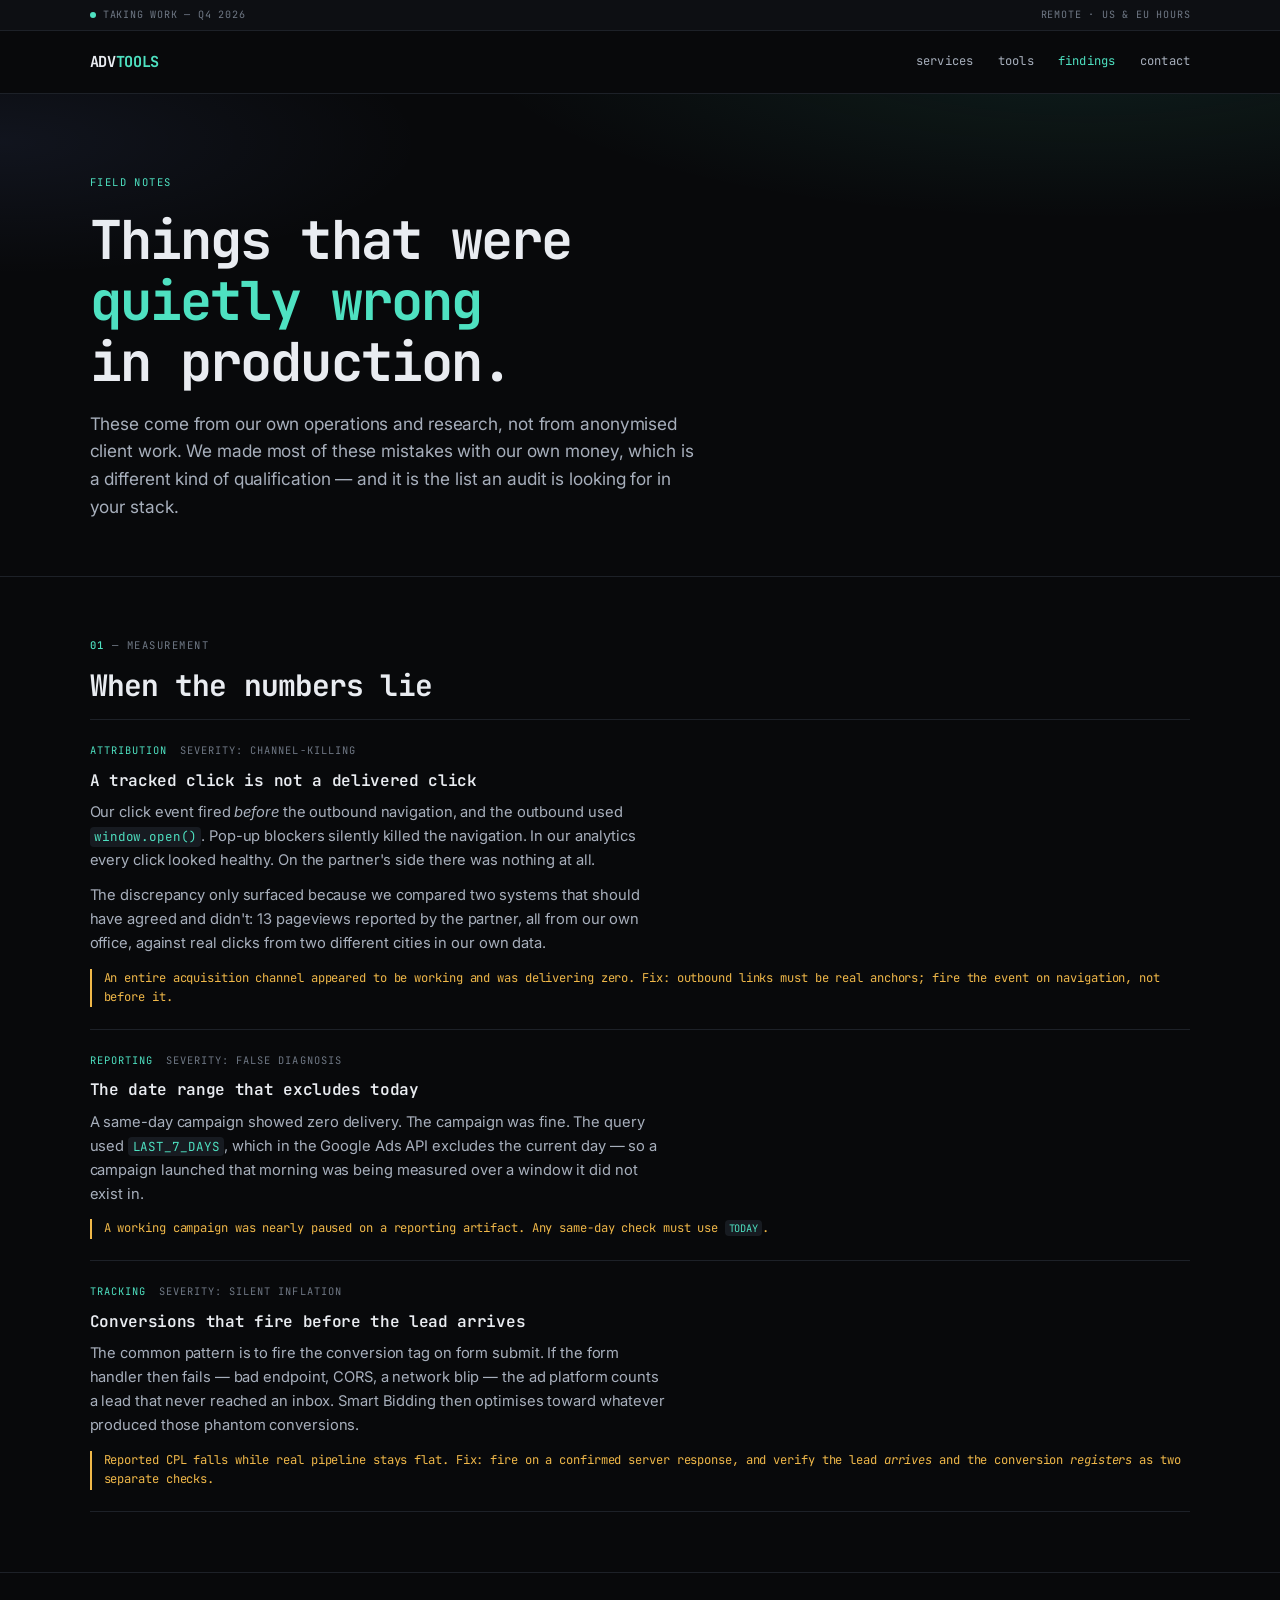
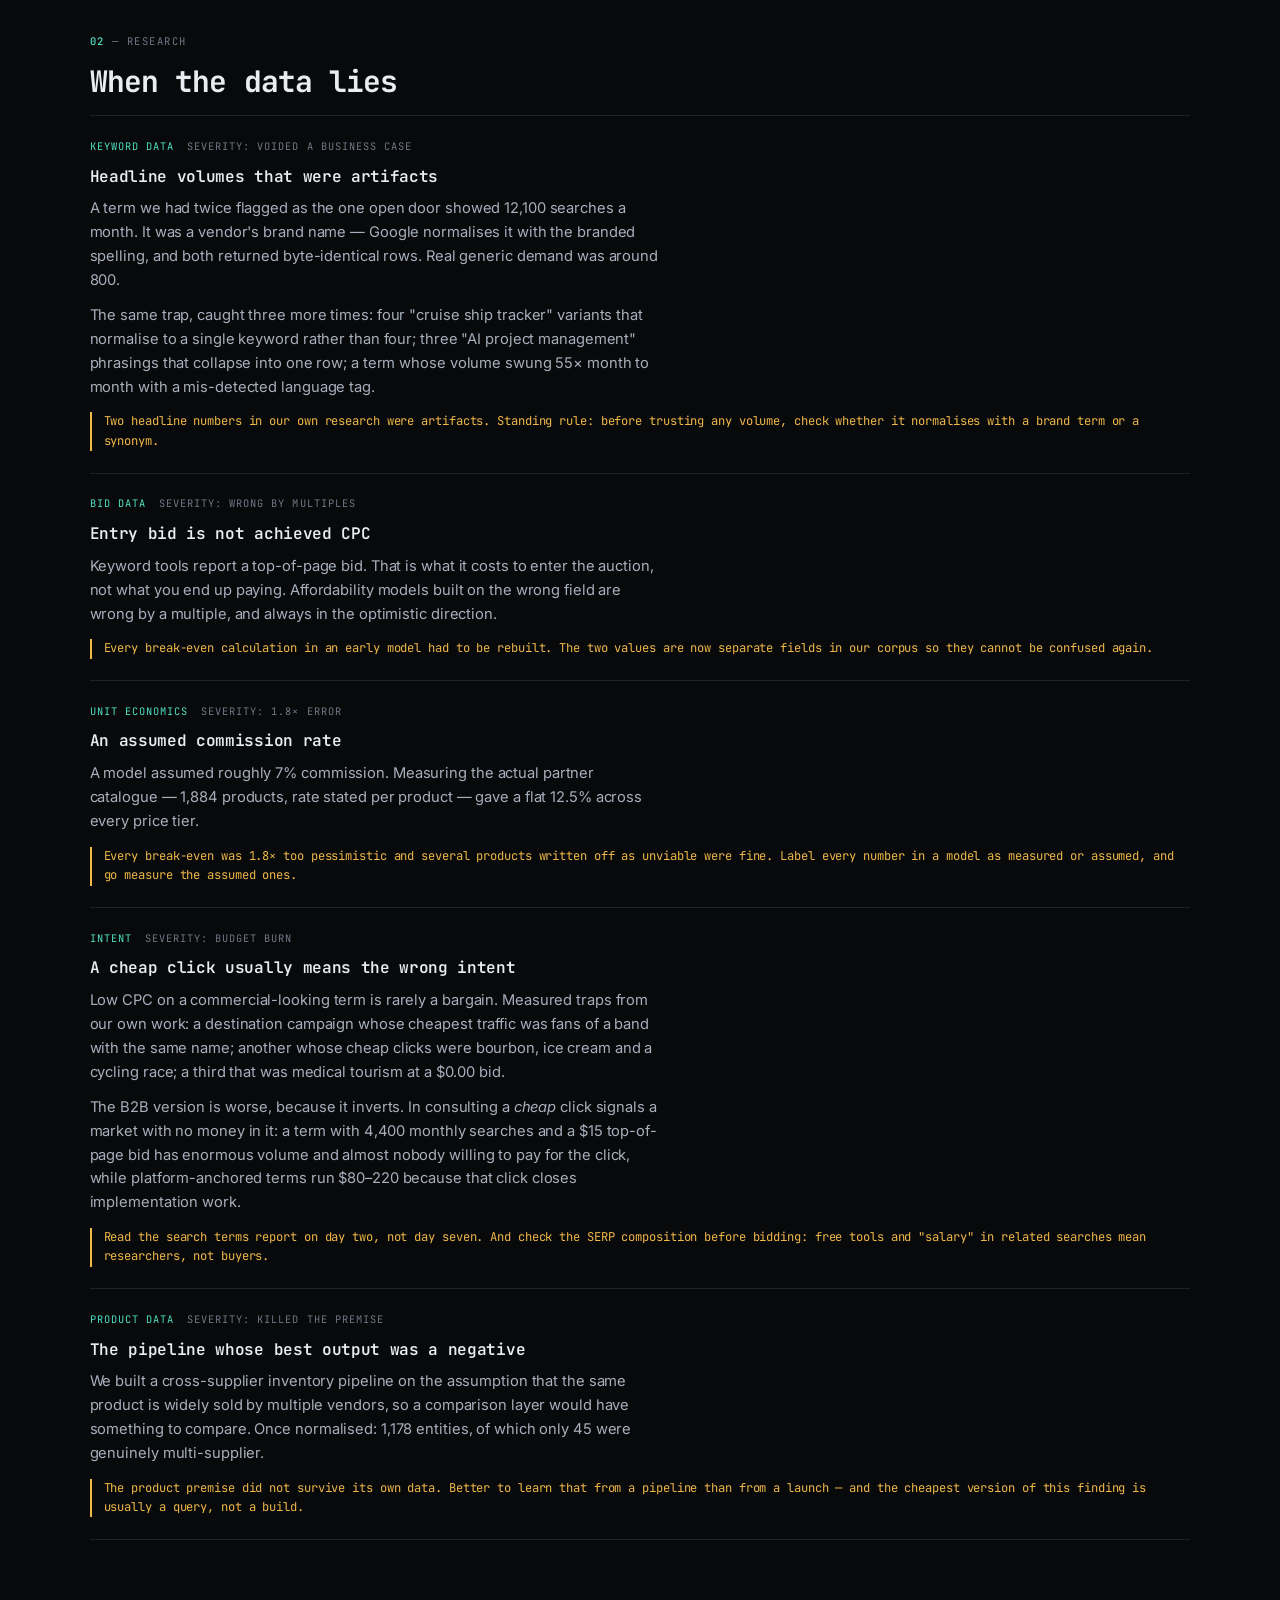
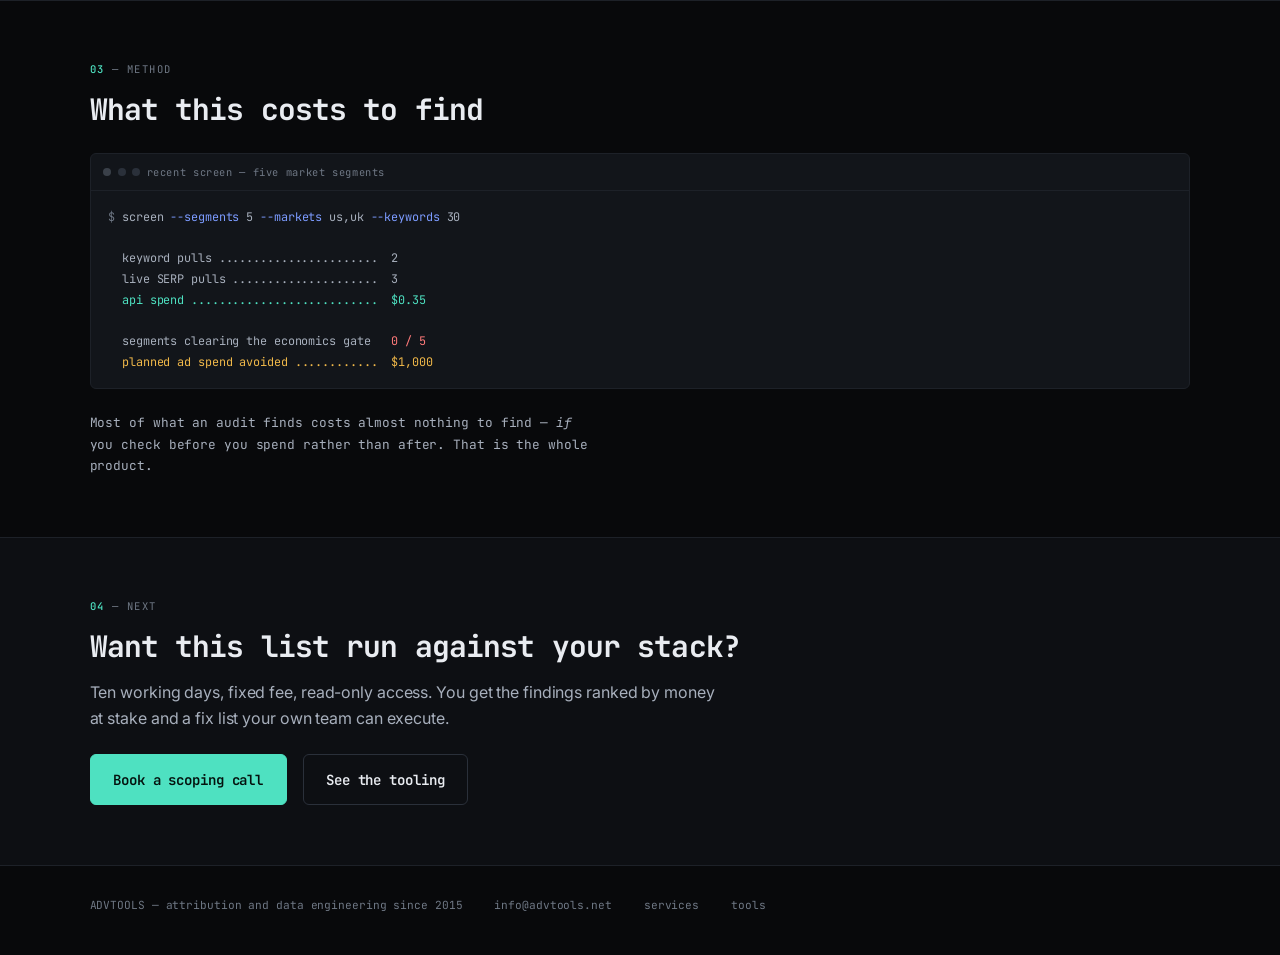
==== cases.html @ ce7cf836 "Initial site: attribution & data engineering consulting Static three-page site built on the measured" ====
<!doctype html>
<html lang="en">
<head>
<meta charset="utf-8">
<meta name="viewport" content="width=device-width,initial-scale=1">
<title>ADVTOOLS — Findings</title>
<meta name="description" content="Measurement and attribution failures found in production, with the mechanism and the money implication. From our own operations and research.">
<meta name="theme-color" content="#08090B">
<link rel="stylesheet" href="assets/styles.css">
</head>
<body>

<div class="statusbar"><div class="wrap">
  <span><span class="dot"></span>Taking work — Q4 2026</span>
  <span class="hide-sm">Remote · US &amp; EU hours</span>
</div></div>

<nav class="nav"><div class="wrap">
  <a class="logo" href="index.html">ADV<b>TOOLS</b></a>
  <div class="navlinks">
    <a href="index.html">services</a>
    <a href="tools.html">tools</a>
    <a href="cases.html" aria-current="page">findings</a>
    <a href="index.html#start">contact</a>
  </div>
</div></nav>

<div class="hero"><div class="wrap">
  <p class="tag">Field notes</p>
  <h1>Things that were <em>quietly wrong</em> in production.</h1>
  <p class="sub">These come from our own operations and research, not from anonymised client work. We made most of these mistakes with our own money, which is a different kind of qualification — and it is the list an audit is looking for in your stack.</p>
</div></div>

<section><div class="wrap">
  <p class="slabel"><b>01</b> — measurement</p>
  <h2>When the numbers lie</h2>

  <div class="finding">
    <div class="meta"><span class="tagx">ATTRIBUTION</span><span>severity: channel-killing</span></div>
    <h3>A tracked click is not a delivered click</h3>
    <p>Our click event fired <em>before</em> the outbound navigation, and the outbound used <code>window.open()</code>. Pop-up blockers silently killed the navigation. In our analytics every click looked healthy. On the partner's side there was nothing at all.</p>
    <p>The discrepancy only surfaced because we compared two systems that should have agreed and didn't: 13 pageviews reported by the partner, all from our own office, against real clicks from two different cities in our own data.</p>
    <div class="impact">An entire acquisition channel appeared to be working and was delivering zero. Fix: outbound links must be real anchors; fire the event on navigation, not before it.</div>
  </div>

  <div class="finding">
    <div class="meta"><span class="tagx">REPORTING</span><span>severity: false diagnosis</span></div>
    <h3>The date range that excludes today</h3>
    <p>A same-day campaign showed zero delivery. The campaign was fine. The query used <code>LAST_7_DAYS</code>, which in the Google Ads API excludes the current day — so a campaign launched that morning was being measured over a window it did not exist in.</p>
    <div class="impact">A working campaign was nearly paused on a reporting artifact. Any same-day check must use <code>TODAY</code>.</div>
  </div>

  <div class="finding">
    <div class="meta"><span class="tagx">TRACKING</span><span>severity: silent inflation</span></div>
    <h3>Conversions that fire before the lead arrives</h3>
    <p>The common pattern is to fire the conversion tag on form submit. If the form handler then fails — bad endpoint, CORS, a network blip — the ad platform counts a lead that never reached an inbox. Smart Bidding then optimises toward whatever produced those phantom conversions.</p>
    <div class="impact">Reported CPL falls while real pipeline stays flat. Fix: fire on a confirmed server response, and verify the lead <em>arrives</em> and the conversion <em>registers</em> as two separate checks.</div>
  </div>
</div></section>

<section><div class="wrap">
  <p class="slabel"><b>02</b> — research</p>
  <h2>When the data lies</h2>

  <div class="finding">
    <div class="meta"><span class="tagx">KEYWORD DATA</span><span>severity: voided a business case</span></div>
    <h3>Headline volumes that were artifacts</h3>
    <p>A term we had twice flagged as the one open door showed 12,100 searches a month. It was a vendor's brand name — Google normalises it with the branded spelling, and both returned byte-identical rows. Real generic demand was around 800.</p>
    <p>The same trap, caught three more times: four "cruise ship tracker" variants that normalise to a single keyword rather than four; three "AI project management" phrasings that collapse into one row; a term whose volume swung 55× month to month with a mis-detected language tag.</p>
    <div class="impact">Two headline numbers in our own research were artifacts. Standing rule: before trusting any volume, check whether it normalises with a brand term or a synonym.</div>
  </div>

  <div class="finding">
    <div class="meta"><span class="tagx">BID DATA</span><span>severity: wrong by multiples</span></div>
    <h3>Entry bid is not achieved CPC</h3>
    <p>Keyword tools report a top-of-page bid. That is what it costs to enter the auction, not what you end up paying. Affordability models built on the wrong field are wrong by a multiple, and always in the optimistic direction.</p>
    <div class="impact">Every break-even calculation in an early model had to be rebuilt. The two values are now separate fields in our corpus so they cannot be confused again.</div>
  </div>

  <div class="finding">
    <div class="meta"><span class="tagx">UNIT ECONOMICS</span><span>severity: 1.8× error</span></div>
    <h3>An assumed commission rate</h3>
    <p>A model assumed roughly 7% commission. Measuring the actual partner catalogue — 1,884 products, rate stated per product — gave a flat 12.5% across every price tier.</p>
    <div class="impact">Every break-even was 1.8× too pessimistic and several products written off as unviable were fine. Label every number in a model as measured or assumed, and go measure the assumed ones.</div>
  </div>

  <div class="finding">
    <div class="meta"><span class="tagx">INTENT</span><span>severity: budget burn</span></div>
    <h3>A cheap click usually means the wrong intent</h3>
    <p>Low CPC on a commercial-looking term is rarely a bargain. Measured traps from our own work: a destination campaign whose cheapest traffic was fans of a band with the same name; another whose cheap clicks were bourbon, ice cream and a cycling race; a third that was medical tourism at a $0.00 bid.</p>
    <p>The B2B version is worse, because it inverts. In consulting a <em>cheap</em> click signals a market with no money in it: a term with 4,400 monthly searches and a $15 top-of-page bid has enormous volume and almost nobody willing to pay for the click, while platform-anchored terms run $80–220 because that click closes implementation work.</p>
    <div class="impact">Read the search terms report on day two, not day seven. And check the SERP composition before bidding: free tools and "salary" in related searches mean researchers, not buyers.</div>
  </div>

  <div class="finding">
    <div class="meta"><span class="tagx">PRODUCT DATA</span><span>severity: killed the premise</span></div>
    <h3>The pipeline whose best output was a negative</h3>
    <p>We built a cross-supplier inventory pipeline on the assumption that the same product is widely sold by multiple vendors, so a comparison layer would have something to compare. Once normalised: 1,178 entities, of which only 45 were genuinely multi-supplier.</p>
    <div class="impact">The product premise did not survive its own data. Better to learn that from a pipeline than from a launch — and the cheapest version of this finding is usually a query, not a build.</div>
  </div>
</div></section>

<section><div class="wrap">
  <p class="slabel"><b>03</b> — method</p>
  <h2>What this costs to find</h2>
  <div class="term">
    <div class="term-head"><i></i><i></i><i></i><span>recent screen — five market segments</span></div>
<div class="term-body"><span class="c">$</span> screen <span class="b">--segments</span> 5 <span class="b">--markets</span> us,uk <span class="b">--keywords</span> 30

  keyword pulls .......................  2
  live SERP pulls .....................  3
  <span class="g">api spend ...........................  $0.35</span>

  segments clearing the economics gate   <span class="r">0 / 5</span>
  <span class="y">planned ad spend avoided ............  $1,000</span>
</div>
  </div>
  <p style="margin-top:1.4rem;font-family:var(--mono);font-size:.8rem;color:var(--ink-2);line-height:1.7">
    Most of what an audit finds costs almost nothing to find — <em>if</em> you check before you spend rather than after. That is the whole product.
  </p>
</div></section>

<section class="formzone"><div class="wrap">
  <p class="slabel"><b>04</b> — next</p>
  <h2>Want this list run against your stack?</h2>
  <p class="lead">Ten working days, fixed fee, read-only access. You get the findings ranked by money at stake and a fix list your own team can execute.</p>
  <div class="cta-row" style="margin-top:1.4rem">
    <a class="btn btn-primary" href="index.html#start">Book a scoping call</a>
    <a class="btn btn-ghost" href="tools.html">See the tooling</a>
  </div>
</div></section>

<footer><div class="wrap row">
  <span>ADVTOOLS — attribution and data engineering since 2015</span>
  <a href="mailto:info@advtools.net">info@advtools.net</a>
  <a href="index.html">services</a>
  <a href="tools.html">tools</a>
</div></footer>

<script src="assets/app.js"></script>
</body>
</html>
---- assets/styles.css ----
/* ADVTOOLS — attribution & data engineering consulting
   Mobile-first. Deliberately dark single-theme: this is a developer-tool register,
   and a half-committed dual theme reads worse than one done properly.
   JetBrains Mono carries structure and data; Inter carries reading. */

@import url('https://fonts.googleapis.com/css2?family=JetBrains+Mono:wght@400;500;600;700&family=Inter:wght@400;450;500;600&display=swap');

:root{
  --bg:#08090B;
  --bg-2:#0D0F13;
  --surface:#12151A;
  --surface-2:#171B21;
  --line:#1D2128;
  --line-2:#2A303A;
  --ink:#E9ECF1;
  --ink-2:#A7AFBC;
  --muted:#6F7885;
  --accent:#4EE1C1;
  --accent-dim:#1E7D6B;
  --accent-2:#7C9BFF;
  --warn:#F0B849;
  --danger:#FF7A7A;

  --mono:"JetBrains Mono",ui-monospace,"SF Mono",Menlo,Consolas,monospace;
  --sans:"Inter",-apple-system,BlinkMacSystemFont,"Segoe UI",Helvetica,Arial,sans-serif;

  --wrap:72rem;
  --pad:1.15rem;
  --r:6px;
}

*{box-sizing:border-box}
html{-webkit-text-size-adjust:100%;scroll-behavior:smooth}
body{
  margin:0;background:var(--bg);color:var(--ink);
  font-family:var(--sans);font-size:15.5px;line-height:1.62;letter-spacing:-.006em;
  -webkit-font-smoothing:antialiased;-moz-osx-font-smoothing:grayscale;
}
.wrap{max-width:var(--wrap);margin:0 auto;padding:0 var(--pad)}
::selection{background:var(--accent);color:var(--bg)}

/* ── status bar ─────────────────────────────────────────── */
.statusbar{
  background:var(--bg-2);border-bottom:1px solid var(--line);
  font-family:var(--mono);font-size:.63rem;letter-spacing:.08em;text-transform:uppercase;
  color:var(--muted);
}
.statusbar .wrap{display:flex;gap:1rem;align-items:center;justify-content:space-between;height:30px;overflow:hidden;white-space:nowrap}
.statusbar .dot{display:inline-block;width:6px;height:6px;border-radius:50%;background:var(--accent);margin-right:.45rem;vertical-align:middle}
.statusbar .hide-sm{display:none}

/* ── nav ────────────────────────────────────────────────── */
.nav{border-bottom:1px solid var(--line);background:var(--bg);position:sticky;top:0;z-index:20}
.nav .wrap{display:flex;align-items:center;justify-content:space-between;gap:1rem;height:56px}
.logo{font-family:var(--mono);font-weight:700;font-size:.95rem;letter-spacing:-.02em;color:var(--ink);text-decoration:none}
.logo b{color:var(--accent);font-weight:700}
.navlinks{display:flex;gap:1rem;align-items:center}
.navlinks a{font-family:var(--mono);font-size:.72rem;color:var(--ink-2);text-decoration:none;letter-spacing:.02em}
.navlinks a:hover,.navlinks a[aria-current]{color:var(--accent)}

/* ── hero ───────────────────────────────────────────────── */
.hero{padding:2.5rem 0 2rem;border-bottom:1px solid var(--line);position:relative;overflow:hidden}
.hero::before{
  content:"";position:absolute;inset:0;pointer-events:none;
  background:
    radial-gradient(80% 60% at 85% -10%, rgba(78,225,193,.10) 0%, rgba(78,225,193,0) 60%),
    radial-gradient(60% 50% at 0% 10%, rgba(124,155,255,.08) 0%, rgba(124,155,255,0) 55%);
}
.hero .wrap{position:relative}
.tag{
  font-family:var(--mono);font-size:.66rem;letter-spacing:.14em;text-transform:uppercase;
  color:var(--accent);margin:0 0 1.1rem;
}
h1{
  font-family:var(--mono);font-weight:700;
  font-size:1.95rem;line-height:1.14;letter-spacing:-.035em;
  margin:0 0 1.1rem;text-wrap:balance;
}
h1 em{font-style:normal;color:var(--accent)}
.sub{font-size:1rem;line-height:1.6;color:var(--ink-2);margin:0 0 1.6rem;max-width:56ch}
.cta-row{display:flex;flex-direction:column;gap:.75rem}
.btn{
  display:inline-block;text-align:center;font-family:var(--mono);font-weight:600;font-size:.88rem;
  padding:.82rem 1.4rem;border-radius:var(--r);text-decoration:none;cursor:pointer;border:1px solid transparent;
  transition:background .13s ease,border-color .13s ease,color .13s ease,transform .13s ease;
}
.btn-primary{background:var(--accent);color:#04120E;border-color:var(--accent)}
.btn-primary:hover{background:#6BEBD0;transform:translateY(-1px)}
.btn-ghost{background:transparent;color:var(--ink);border-color:var(--line-2)}
.btn-ghost:hover{border-color:var(--accent);color:var(--accent)}

/* ── terminal block ─────────────────────────────────────── */
@media (max-width:420px){.term-body{font-size:.68rem}}
.term{
  background:var(--surface);border:1px solid var(--line);border-radius:var(--r);
  font-family:var(--mono);font-size:.74rem;line-height:1.75;overflow-x:auto;margin:1.6rem 0 0;
}
.term-head{
  display:flex;gap:.4rem;align-items:center;padding:.55rem .8rem;
  border-bottom:1px solid var(--line);color:var(--muted);font-size:.65rem;letter-spacing:.06em;
}
.term-head i{width:8px;height:8px;border-radius:50%;background:var(--line-2);display:block}
.term-head i:first-child{background:#3A4049}
.term-body{padding:.85rem .9rem;white-space:pre;color:var(--ink-2)}
.term-body .c{color:var(--muted)}
.term-body .g{color:var(--accent)}
.term-body .b{color:var(--accent-2)}
.term-body .y{color:var(--warn)}
.term-body .r{color:var(--danger)}

/* ── sections ───────────────────────────────────────────── */
section{padding:2.75rem 0;border-bottom:1px solid var(--line)}
.slabel{
  font-family:var(--mono);font-size:.66rem;letter-spacing:.14em;text-transform:uppercase;
  color:var(--muted);margin:0 0 .85rem;
}
.slabel b{color:var(--accent);font-weight:500}
h2{font-family:var(--mono);font-weight:700;font-size:1.4rem;line-height:1.2;letter-spacing:-.03em;margin:0 0 1rem;text-wrap:balance}
h3{font-family:var(--mono);font-weight:600;font-size:.98rem;letter-spacing:-.02em;margin:0 0 .45rem}
p{margin:0 0 .95rem;max-width:64ch}
p:last-child{margin-bottom:0}
.lead{color:var(--ink-2);font-size:1rem}
a{color:var(--accent);text-underline-offset:3px}
code{font-family:var(--mono);font-size:.85em;background:var(--surface-2);padding:.1em .35em;border-radius:4px;color:var(--accent)}

/* ── service cards ──────────────────────────────────────── */
.grid{display:grid;gap:.85rem;margin-top:1.4rem}
.card{
  background:var(--surface);border:1px solid var(--line);border-radius:var(--r);padding:1.25rem;
  transition:border-color .14s ease,transform .14s ease;
}
.card:hover{border-color:var(--line-2);transform:translateY(-2px)}
.card .idx{font-family:var(--mono);font-size:.65rem;color:var(--accent);letter-spacing:.12em;margin-bottom:.65rem}
.card p{font-size:.9rem;color:var(--ink-2);margin:0 0 .95rem}
.card ul{list-style:none;padding:0;margin:0 0 1.05rem;display:grid;gap:.35rem}
.card li{font-family:var(--mono);font-size:.74rem;color:var(--muted);padding-left:1rem;position:relative;line-height:1.55}
.card li::before{content:"›";position:absolute;left:0;color:var(--accent-dim)}
.card .foot{display:flex;flex-wrap:wrap;gap:.3rem .8rem;align-items:baseline;border-top:1px solid var(--line);padding-top:.85rem}
.card .price{font-family:var(--mono);font-weight:700;font-size:1.2rem;letter-spacing:-.03em;color:var(--ink)}
.card .dur{font-family:var(--mono);font-size:.7rem;color:var(--muted)}

/* ── stats ──────────────────────────────────────────────── */
.stats{display:grid;grid-template-columns:1fr 1fr;gap:0;margin-top:1.5rem;border-top:1px solid var(--line)}
.stats .s{padding:.95rem .9rem .95rem 0;border-bottom:1px solid var(--line)}
.stats .s:nth-child(even){padding-left:.9rem;border-left:1px solid var(--line)}
.stats .n{font-family:var(--mono);font-weight:700;font-size:1.45rem;letter-spacing:-.04em;color:var(--accent);line-height:1;font-variant-numeric:tabular-nums}
.stats .k{font-size:.74rem;color:var(--muted);margin-top:.4rem;line-height:1.4}

/* ── finding / case rows ────────────────────────────────── */
.finding{border-top:1px solid var(--line);padding:1.35rem 0}
.finding:last-child{border-bottom:1px solid var(--line)}
.finding .meta{font-family:var(--mono);font-size:.65rem;letter-spacing:.1em;text-transform:uppercase;color:var(--muted);margin-bottom:.55rem;display:flex;flex-wrap:wrap;gap:.3rem .8rem}
.finding .meta .tagx{color:var(--accent)}
.finding h3{margin-bottom:.5rem;font-size:1rem}
.finding p{font-size:.92rem;color:var(--ink-2);margin:0 0 .7rem}
.finding .impact{
  font-family:var(--mono);font-size:.76rem;color:var(--warn);
  border-left:2px solid var(--warn);padding-left:.75rem;margin-top:.8rem;line-height:1.6;
}

/* ── tool rows ──────────────────────────────────────────── */
.tool{border:1px solid var(--line);border-radius:var(--r);background:var(--surface);padding:1.2rem;margin-bottom:.85rem}
.tool .hdr{display:flex;flex-wrap:wrap;gap:.4rem .8rem;align-items:baseline;margin-bottom:.65rem}
.tool h3{margin:0;font-size:1rem;color:var(--ink)}
.tool .stack{font-family:var(--mono);font-size:.66rem;color:var(--muted);letter-spacing:.04em}
.tool p{font-size:.9rem;color:var(--ink-2);margin:0 0 .8rem}
.tool .facts{display:grid;gap:.3rem}
.tool .facts div{font-family:var(--mono);font-size:.73rem;color:var(--muted);padding-left:1rem;position:relative;line-height:1.55}
.tool .facts div::before{content:"·";position:absolute;left:.25rem;color:var(--accent-dim)}
.tool .facts b{color:var(--accent);font-weight:500}

/* ── form ───────────────────────────────────────────────── */
.formzone{background:var(--bg-2)}
form{display:grid;gap:.85rem;max-width:34rem;margin-top:1.3rem}
.field{display:grid;gap:.3rem}
label{font-family:var(--mono);font-size:.7rem;letter-spacing:.04em;color:var(--ink-2)}
input,select,textarea{
  font-family:var(--sans);font-size:16px;padding:.72rem .8rem;
  background:var(--surface);border:1px solid var(--line-2);border-radius:var(--r);
  color:var(--ink);width:100%;transition:border-color .13s ease,box-shadow .13s ease;
}
textarea{min-height:5rem;resize:vertical;line-height:1.55}
input:focus,select:focus,textarea:focus{outline:none;border-color:var(--accent);box-shadow:0 0 0 3px rgba(78,225,193,.12)}
input::placeholder,textarea::placeholder{color:var(--muted)}
.hint{font-family:var(--mono);font-size:.68rem;color:var(--muted);line-height:1.5}
.formnote{font-family:var(--mono);font-size:.68rem;color:var(--muted);margin-top:.2rem}
.msg{border-radius:var(--r);padding:1.1rem 1.25rem;max-width:34rem;font-size:.92rem;line-height:1.6;display:none}
.msg.show{display:block}
.msg.ok{border:1px solid var(--accent-dim);background:rgba(78,225,193,.06);color:var(--ink-2)}
.msg.ok b{color:var(--accent)}
.msg.err{border:1px solid var(--danger);background:rgba(255,122,122,.06);color:var(--ink-2)}
form.done{display:none}

/* ── footer ─────────────────────────────────────────────── */
footer{padding:1.8rem 0 2.5rem;font-family:var(--mono);font-size:.7rem;color:var(--muted);line-height:1.8}
footer a{color:var(--muted);text-decoration:none}
footer a:hover{color:var(--accent)}
footer .row{display:grid;gap:.35rem}

/* ── scale up ───────────────────────────────────────────── */
@media (min-width:640px){
  :root{--pad:1.6rem}
  body{font-size:16px}
  .statusbar .hide-sm{display:inline}
  .nav .wrap{height:62px}
  .navlinks{gap:1.5rem}
  .navlinks a{font-size:.76rem}
  .hero{padding:4rem 0 3rem}
  h1{font-size:2.9rem}
  .sub{font-size:1.08rem}
  .cta-row{flex-direction:row;align-items:center;gap:1rem}
  section{padding:3.75rem 0}
  h2{font-size:1.85rem}
  .grid{grid-template-columns:repeat(3,1fr);gap:1rem}
  .card{padding:1.45rem}
  .stats{grid-template-columns:repeat(4,1fr)}
  .stats .s{border-bottom:0;padding:1.1rem 1rem 0 0}
  .stats .s:nth-child(even){padding-left:0;border-left:0}
  .stats .s + .s{padding-left:1rem;border-left:1px solid var(--line)}
  .stats .n{font-size:1.75rem}
  .term-body{padding:1rem 1.1rem}
  footer .row{display:flex;gap:2rem;align-items:center;flex-wrap:wrap}
}
@media (min-width:1000px){
  h1{font-size:3.35rem;max-width:20ch}
  .hero{padding:5rem 0 3.5rem}
}
@media (prefers-reduced-motion:reduce){html{scroll-behavior:auto}*{transition:none!important}}
:focus-visible{outline:2px solid var(--accent);outline-offset:3px;border-radius:2px}
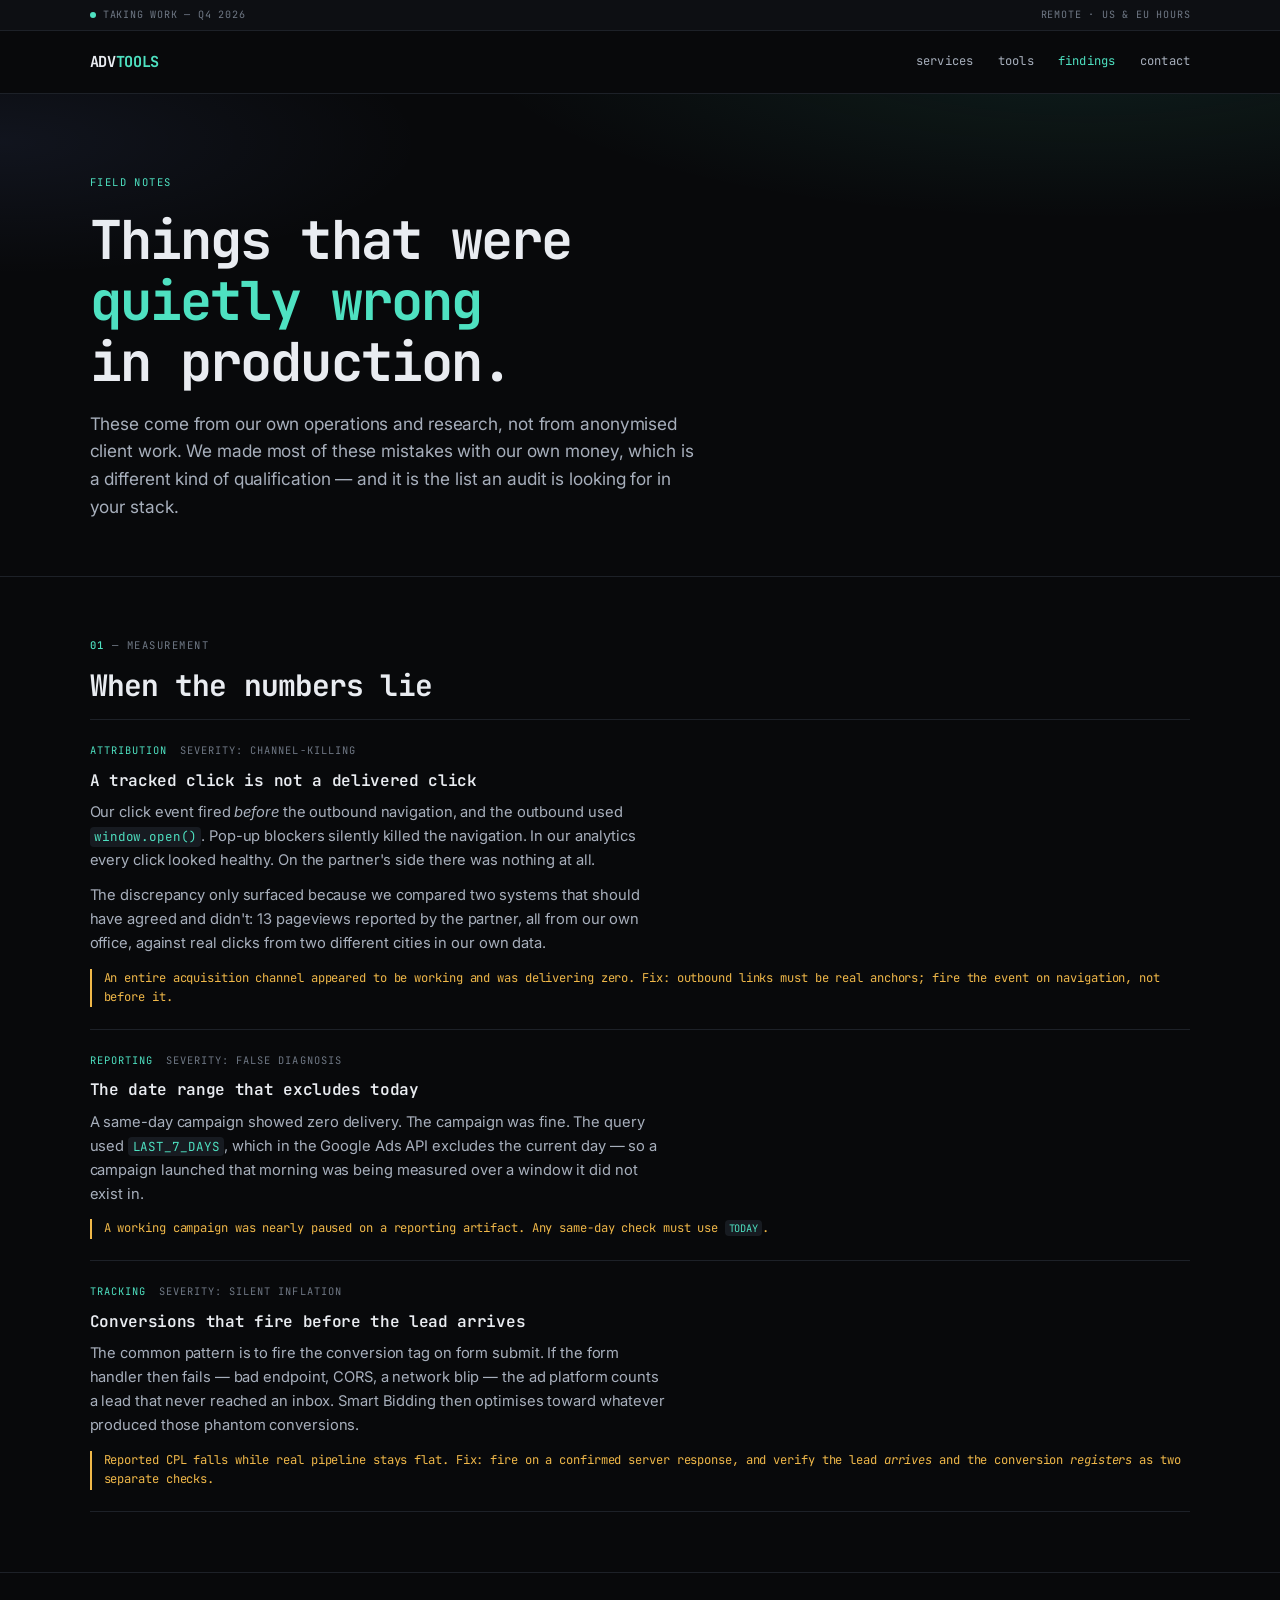
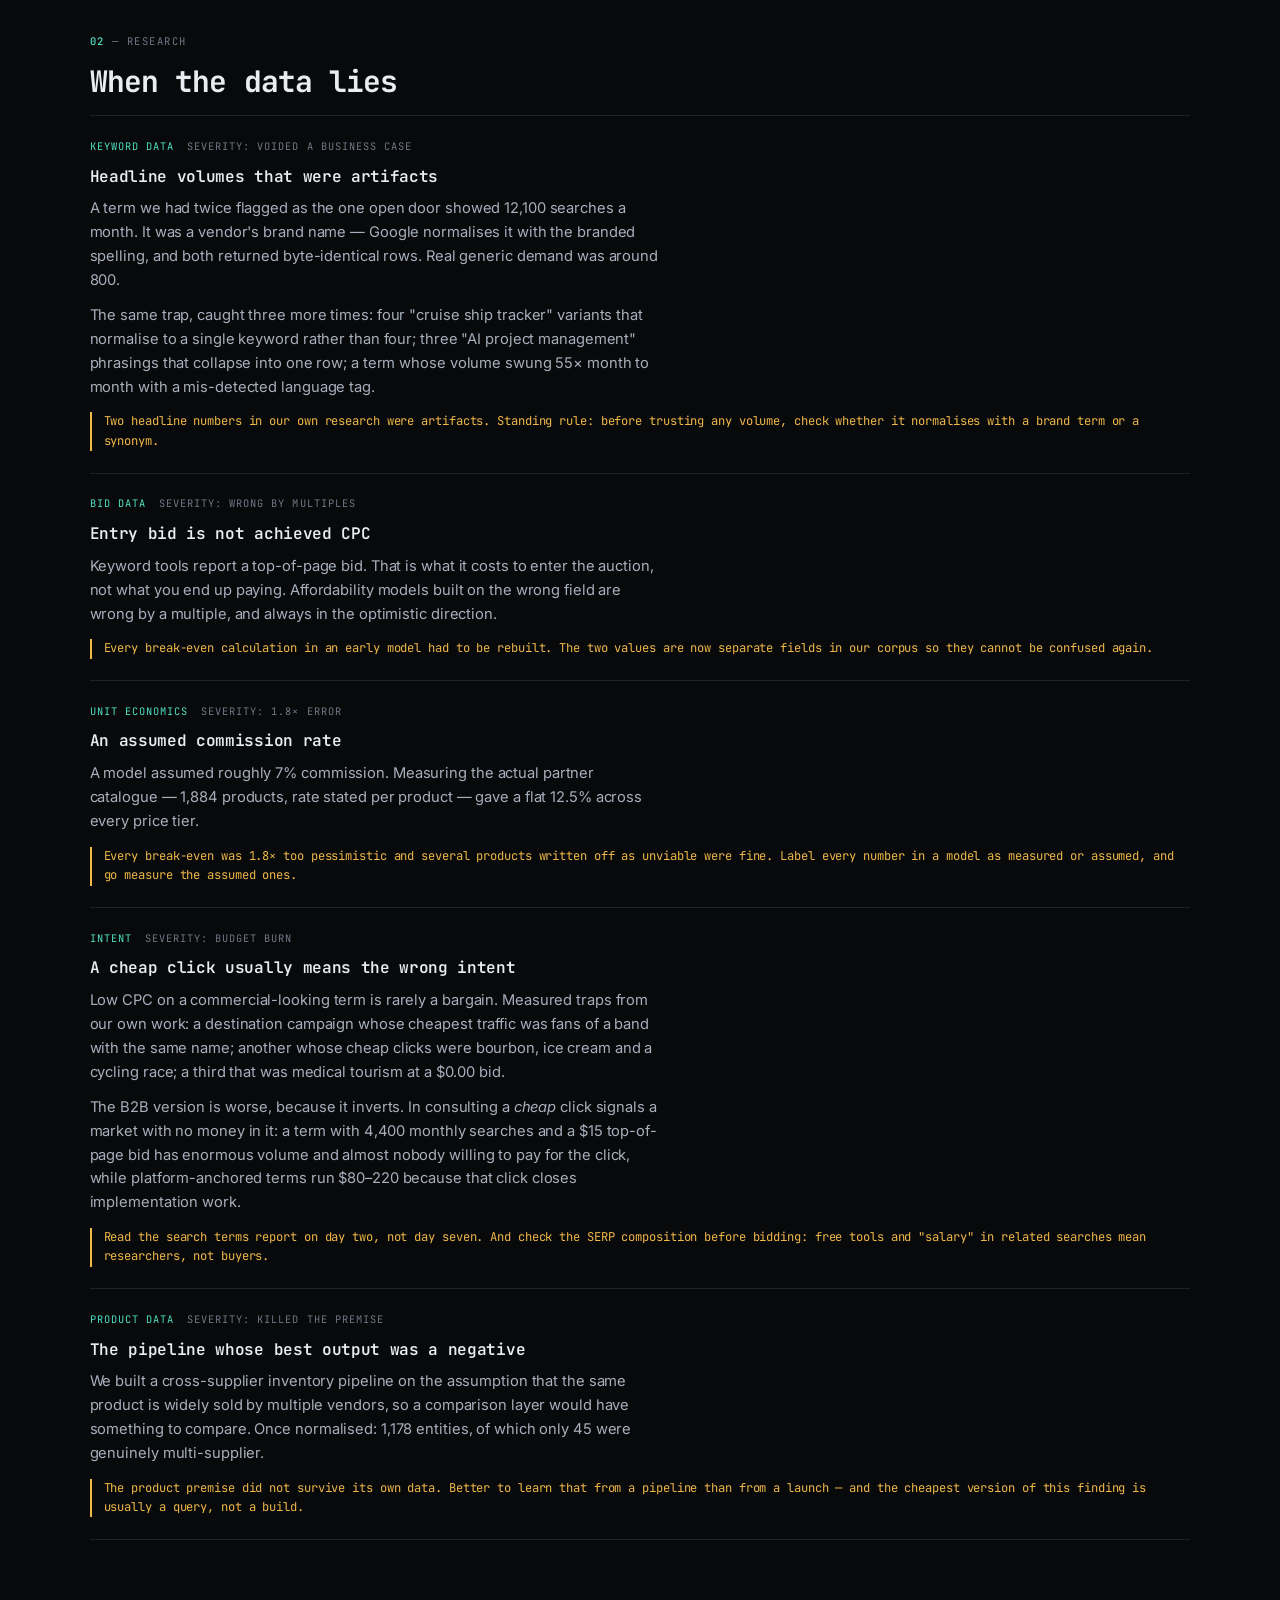
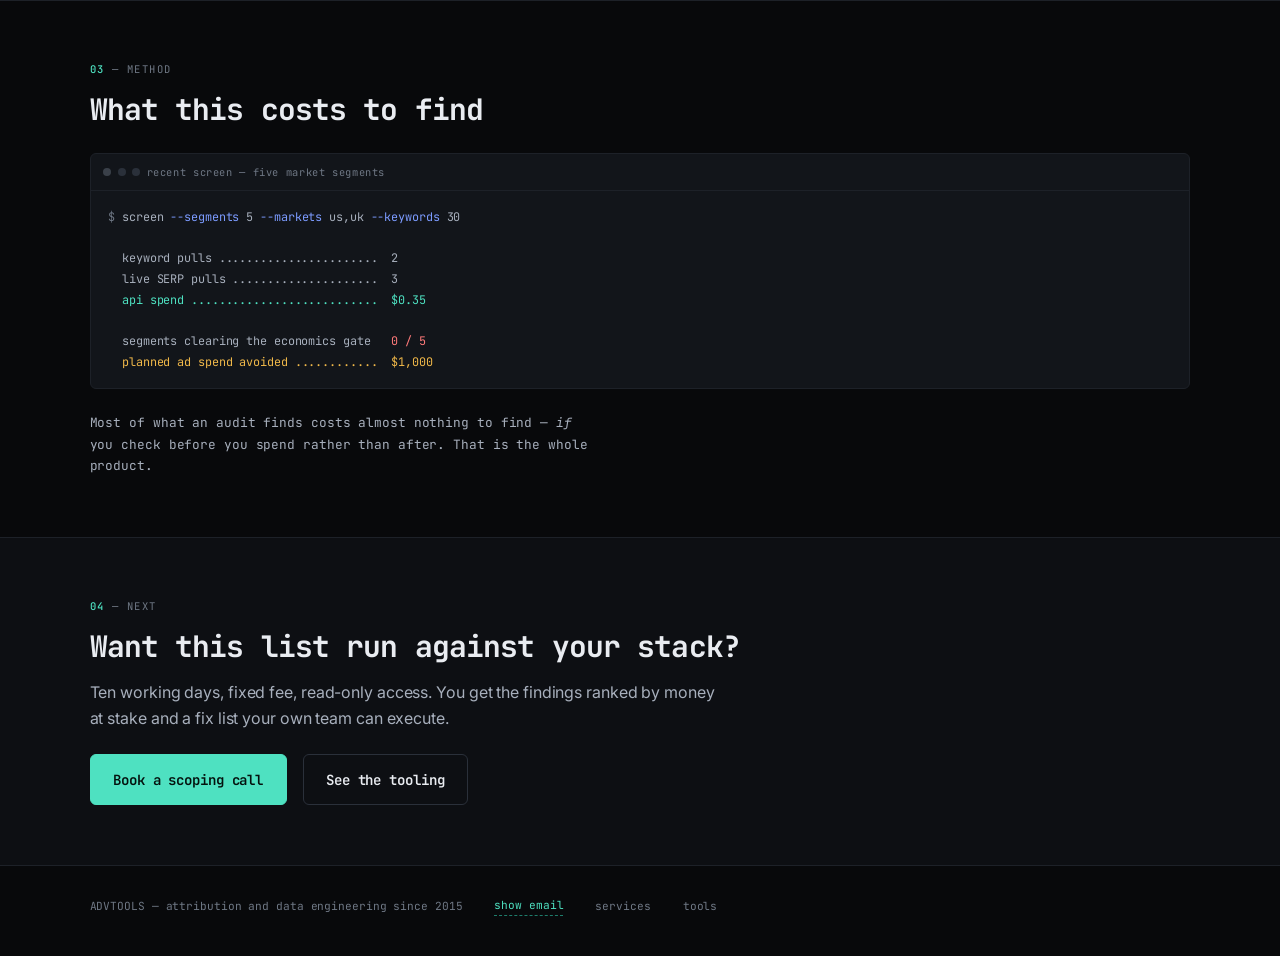
==== commit 62844186: "Email obfuscation: no plaintext address in any shipped file tools/genmail.py generates assets/mail.j" ====
--- a/cases.html
+++ b/cases.html
@@ -5,6 +5,15 @@
 <meta name="viewport" content="width=device-width,initial-scale=1">
 <title>ADVTOOLS — Findings</title>
 <meta name="description" content="Measurement and attribution failures found in production, with the mechanism and the money implication. From our own operations and research.">
+<link rel="canonical" href="https://new.advtools.net/cases.html">
+<meta property="og:type" content="website">
+<meta property="og:site_name" content="ADVTOOLS">
+<meta property="og:url" content="https://new.advtools.net/cases.html">
+<meta property="og:title" content="ADVTOOLS — Findings">
+<meta property="og:description" content="Measurement and attribution failures found in production, with the mechanism and the money implication.">
+<meta name="twitter:card" content="summary_large_image">
+<meta name="twitter:title" content="ADVTOOLS — Findings">
+<meta name="twitter:description" content="Measurement and attribution failures found in production, with the mechanism and the money implication.">
 <meta name="theme-color" content="#08090B">
 <link rel="stylesheet" href="assets/styles.css">
 </head>
@@ -132,11 +141,12 @@
 
 <footer><div class="wrap row">
   <span>ADVTOOLS — attribution and data engineering since 2015</span>
-  <a href="mailto:info@advtools.net">info@advtools.net</a>
+  <button type="button" class="contactbtn" data-contact>show email</button><noscript><span class="contact-nojs">use the form on the <a href="index.html#start">services page</a></span></noscript>
   <a href="index.html">services</a>
   <a href="tools.html">tools</a>
 </div></footer>
 
 <script src="assets/app.js"></script>
+<script src="assets/mail.js"></script>
 </body>
 </html>
--- a/assets/styles.css
+++ b/assets/styles.css
@@ -227,3 +227,12 @@
 }
 @media (prefers-reduced-motion:reduce){html{scroll-behavior:auto}*{transition:none!important}}
 :focus-visible{outline:2px solid var(--accent);outline-offset:3px;border-radius:2px}
+
+/* ── obfuscated contact ───────────────────────────────────────────────────── */
+.contactbtn{
+  font:inherit;font-family:var(--mono);font-size:inherit;color:var(--accent);
+  background:none;border:0;border-bottom:1px dashed var(--accent-dim);
+  padding:0;cursor:pointer;letter-spacing:inherit;
+}
+.contactbtn:hover{border-bottom-style:solid}
+.contact-nojs{color:var(--muted)}
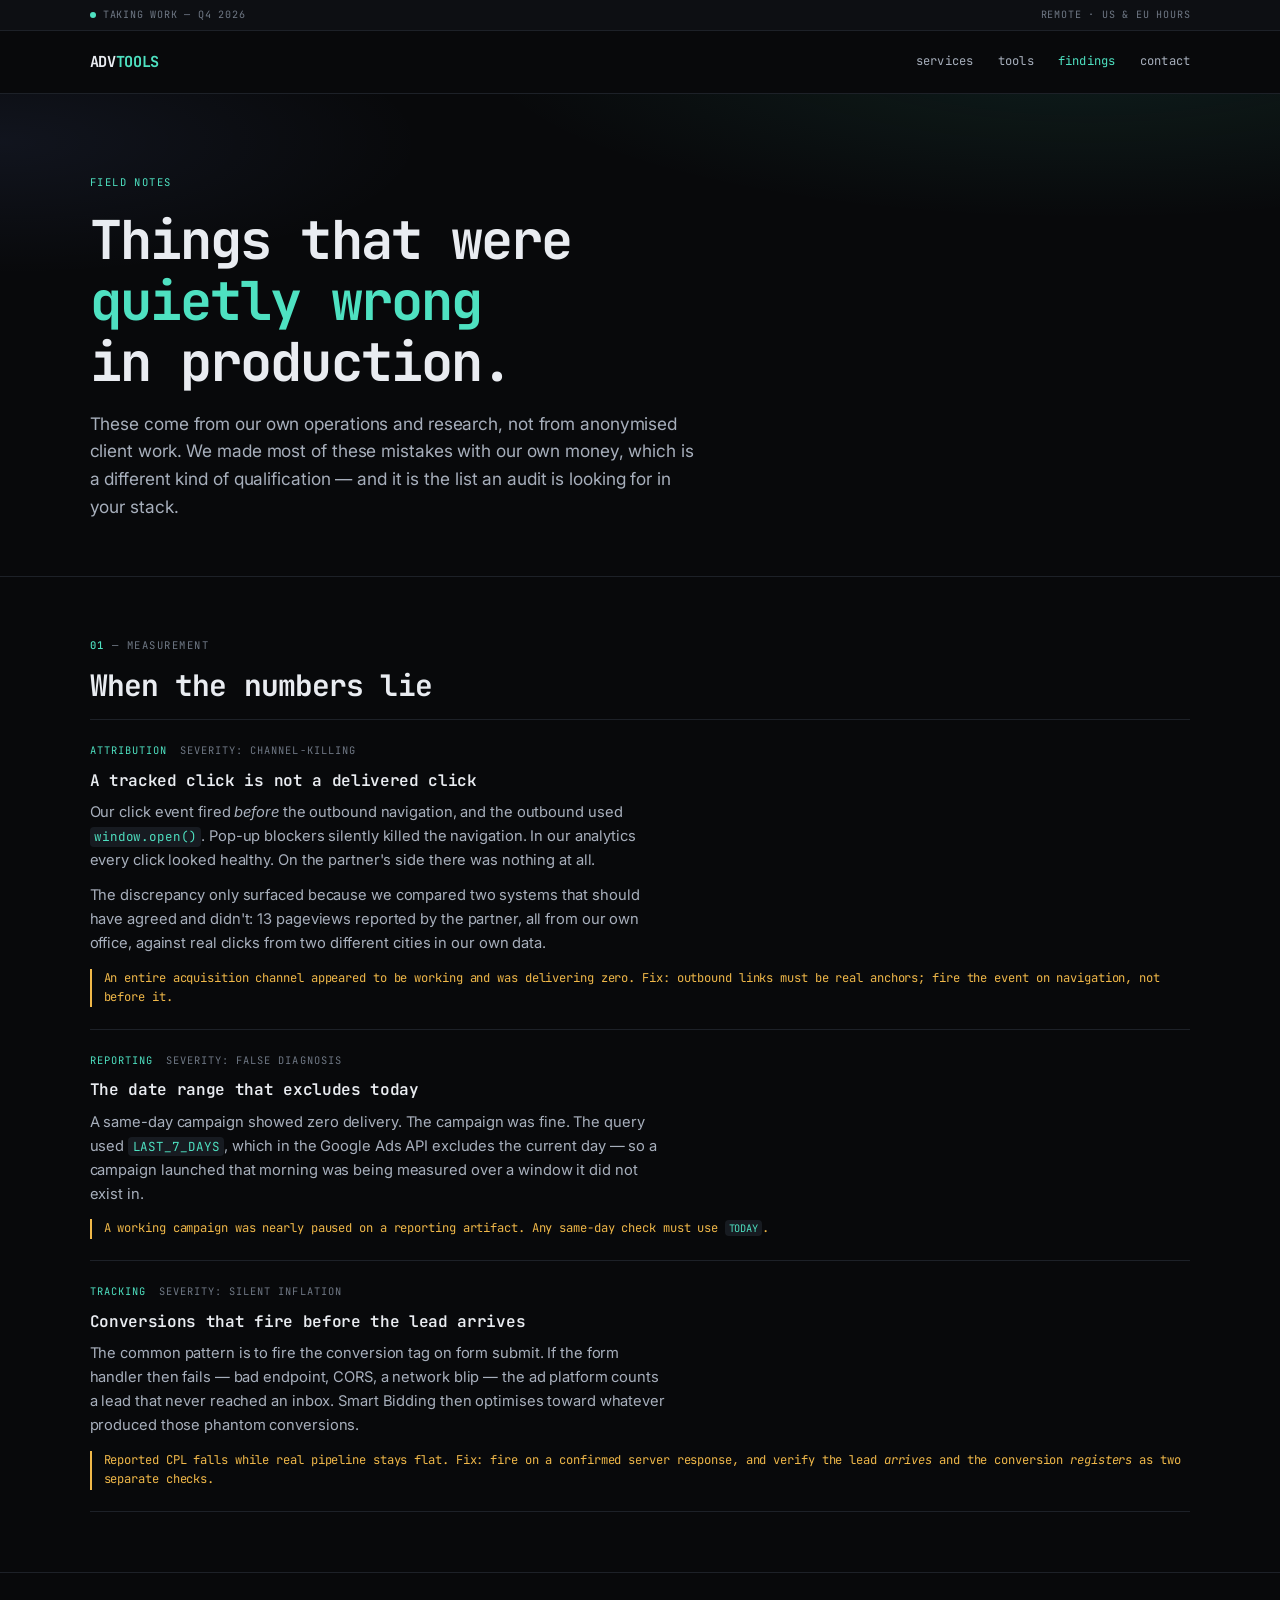
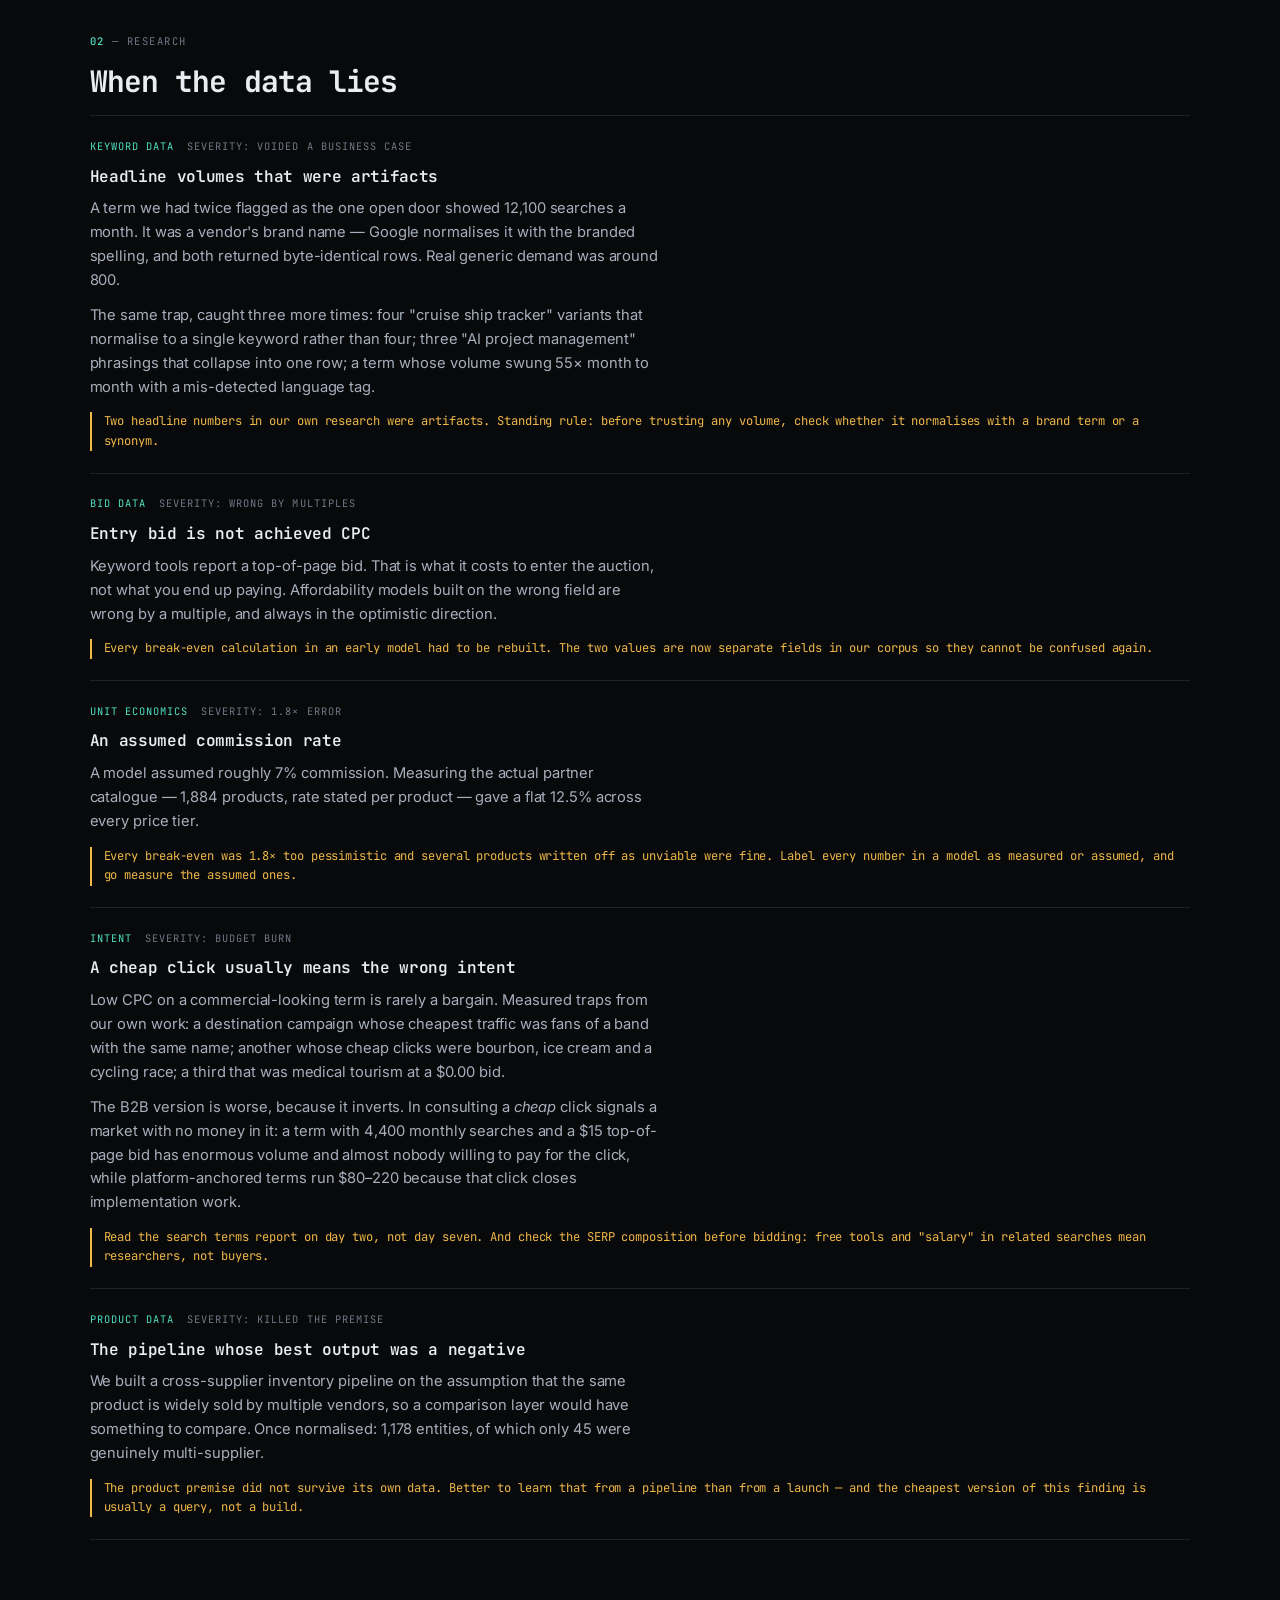
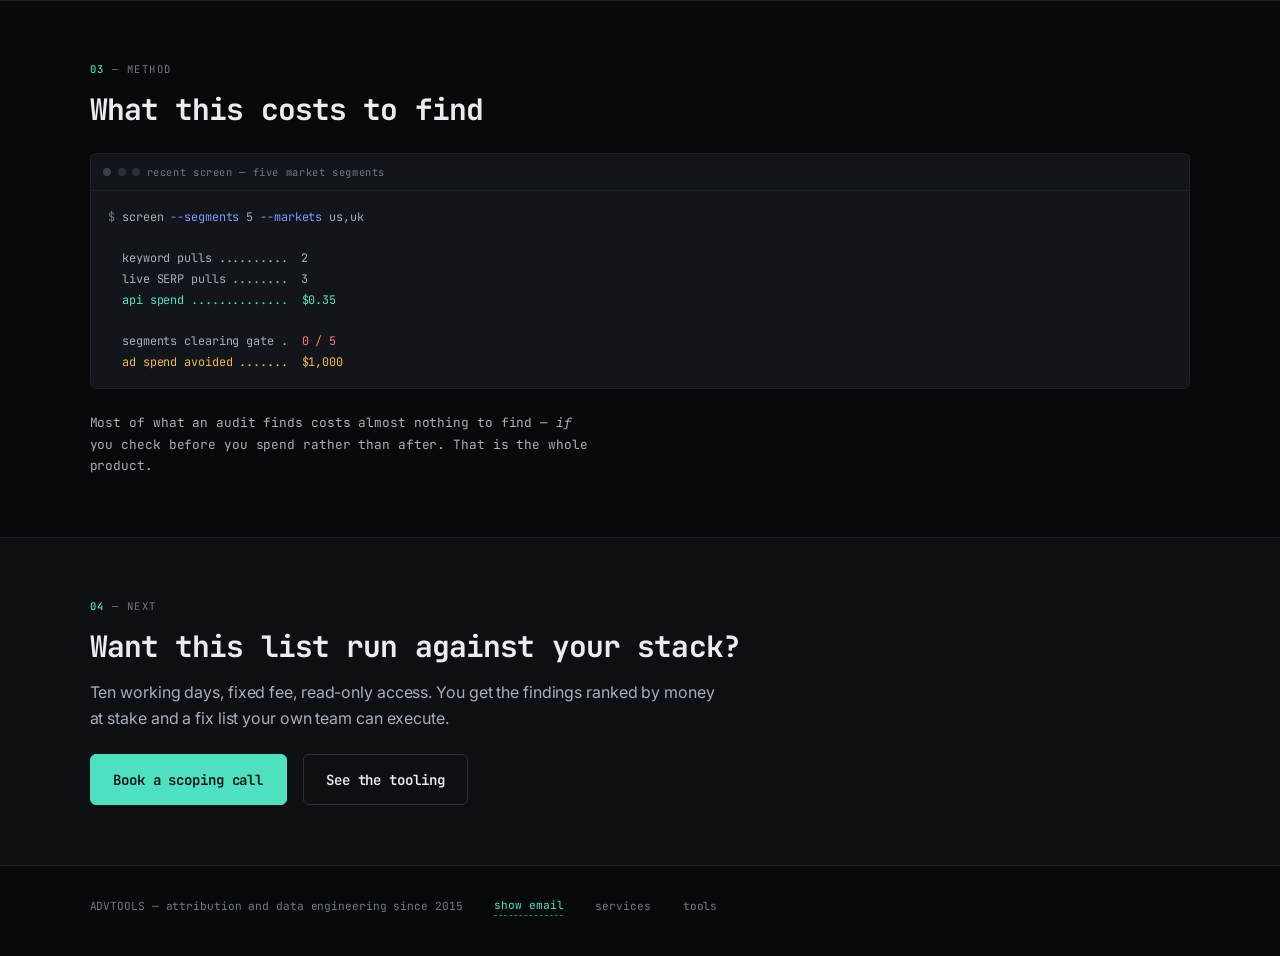
==== commit bb00e6dc: "UI fix: narrow the cases.html terminal so it fits a phone The reconciliation and engagement blocks o" ====
--- a/cases.html
+++ b/cases.html
@@ -114,14 +114,14 @@
   <h2>What this costs to find</h2>
   <div class="term">
     <div class="term-head"><i></i><i></i><i></i><span>recent screen — five market segments</span></div>
-<div class="term-body"><span class="c">$</span> screen <span class="b">--segments</span> 5 <span class="b">--markets</span> us,uk <span class="b">--keywords</span> 30
+<div class="term-body"><span class="c">$</span> screen <span class="b">--segments</span> 5 <span class="b">--markets</span> us,uk
 
-  keyword pulls .......................  2
-  live SERP pulls .....................  3
-  <span class="g">api spend ...........................  $0.35</span>
+  keyword pulls ..........  2
+  live SERP pulls ........  3
+  <span class="g">api spend ..............  $0.35</span>
 
-  segments clearing the economics gate   <span class="r">0 / 5</span>
-  <span class="y">planned ad spend avoided ............  $1,000</span>
+  segments clearing gate .  <span class="r">0 / 5</span>
+  <span class="y">ad spend avoided .......  $1,000</span>
 </div>
   </div>
   <p style="margin-top:1.4rem;font-family:var(--mono);font-size:.8rem;color:var(--ink-2);line-height:1.7">
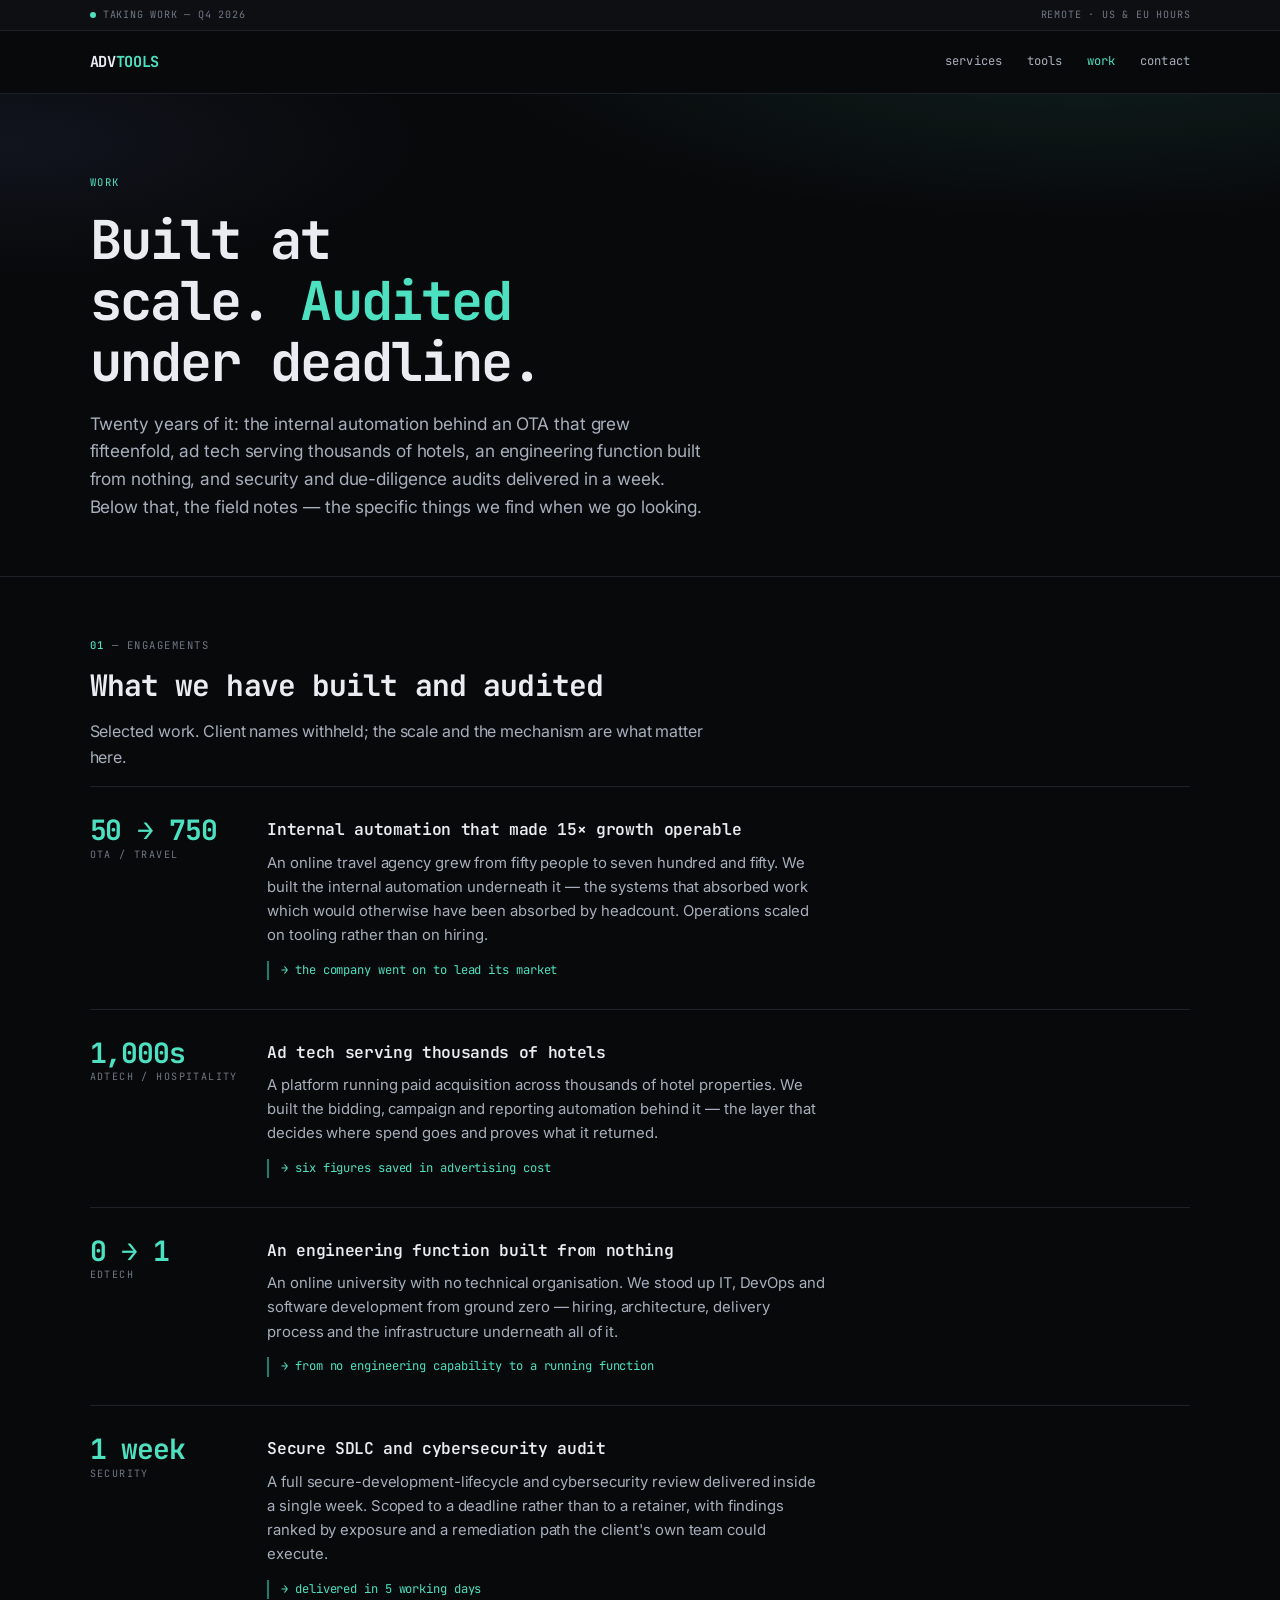
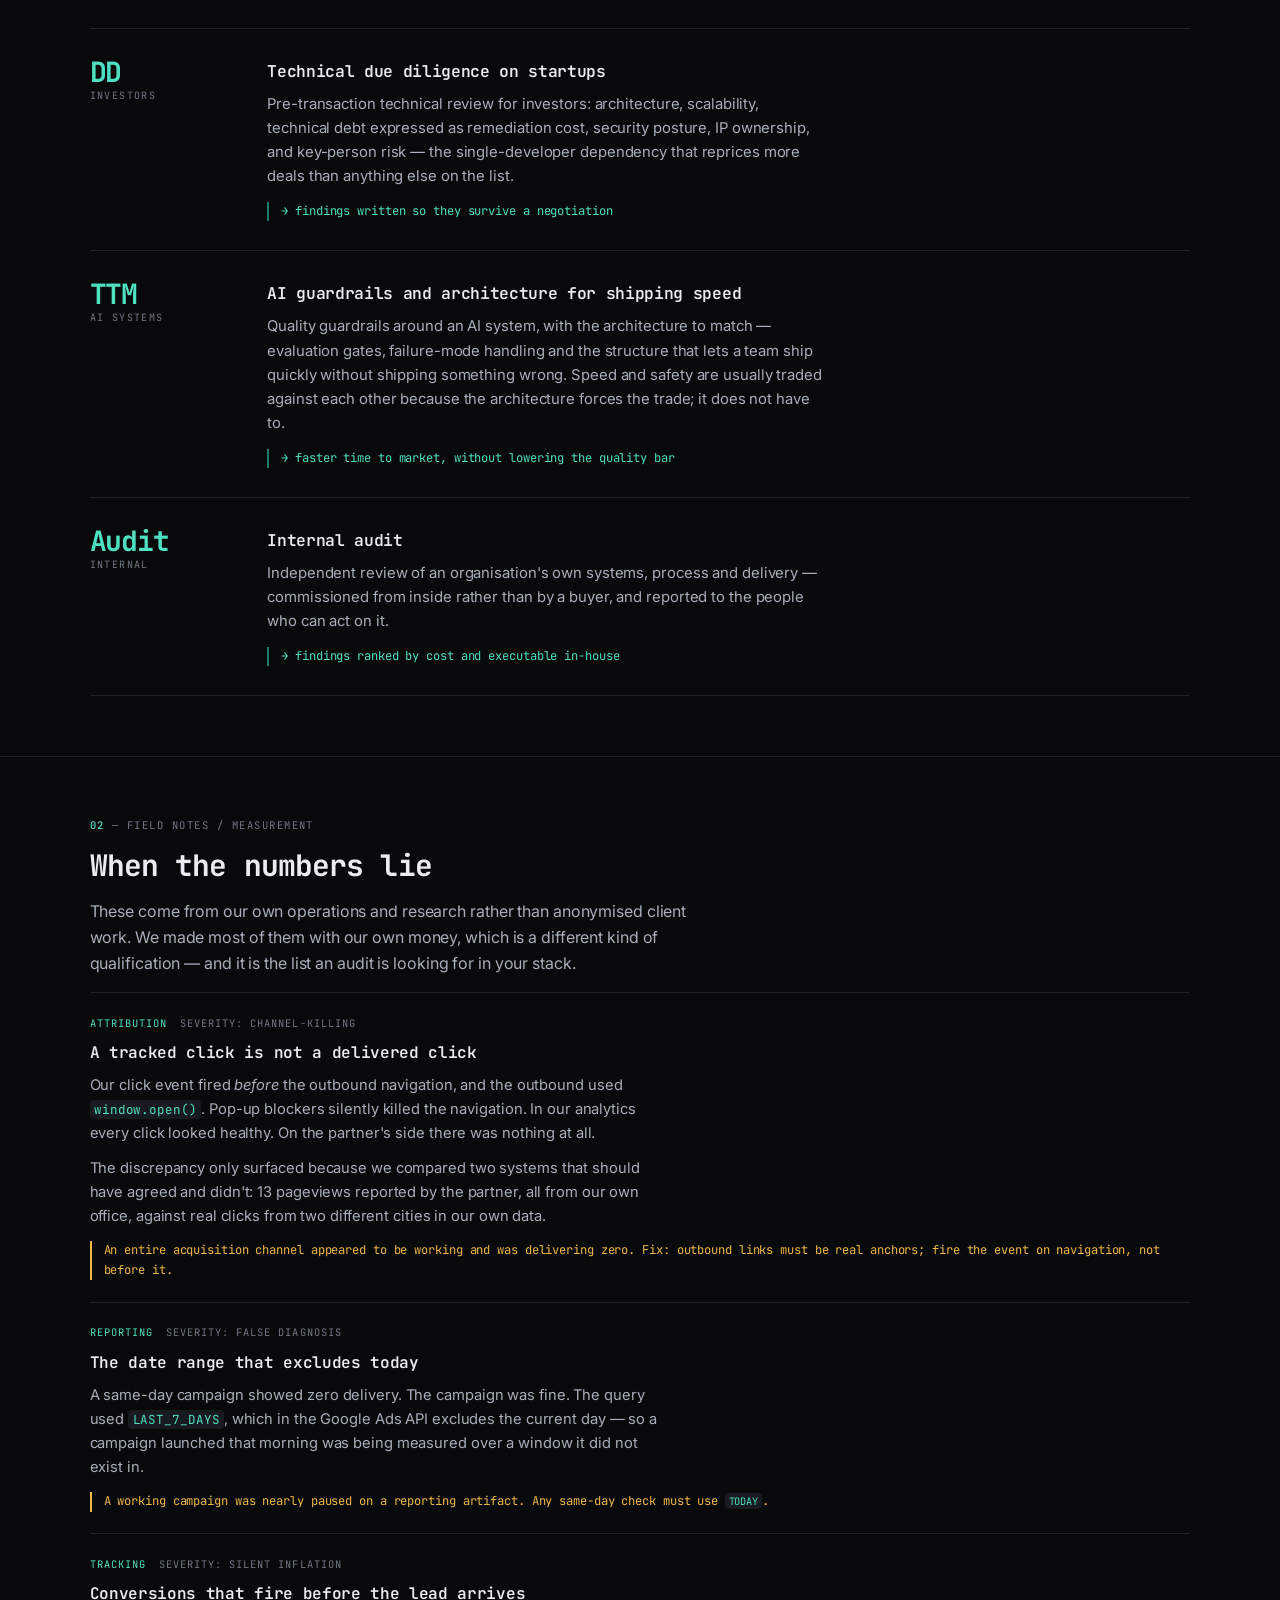
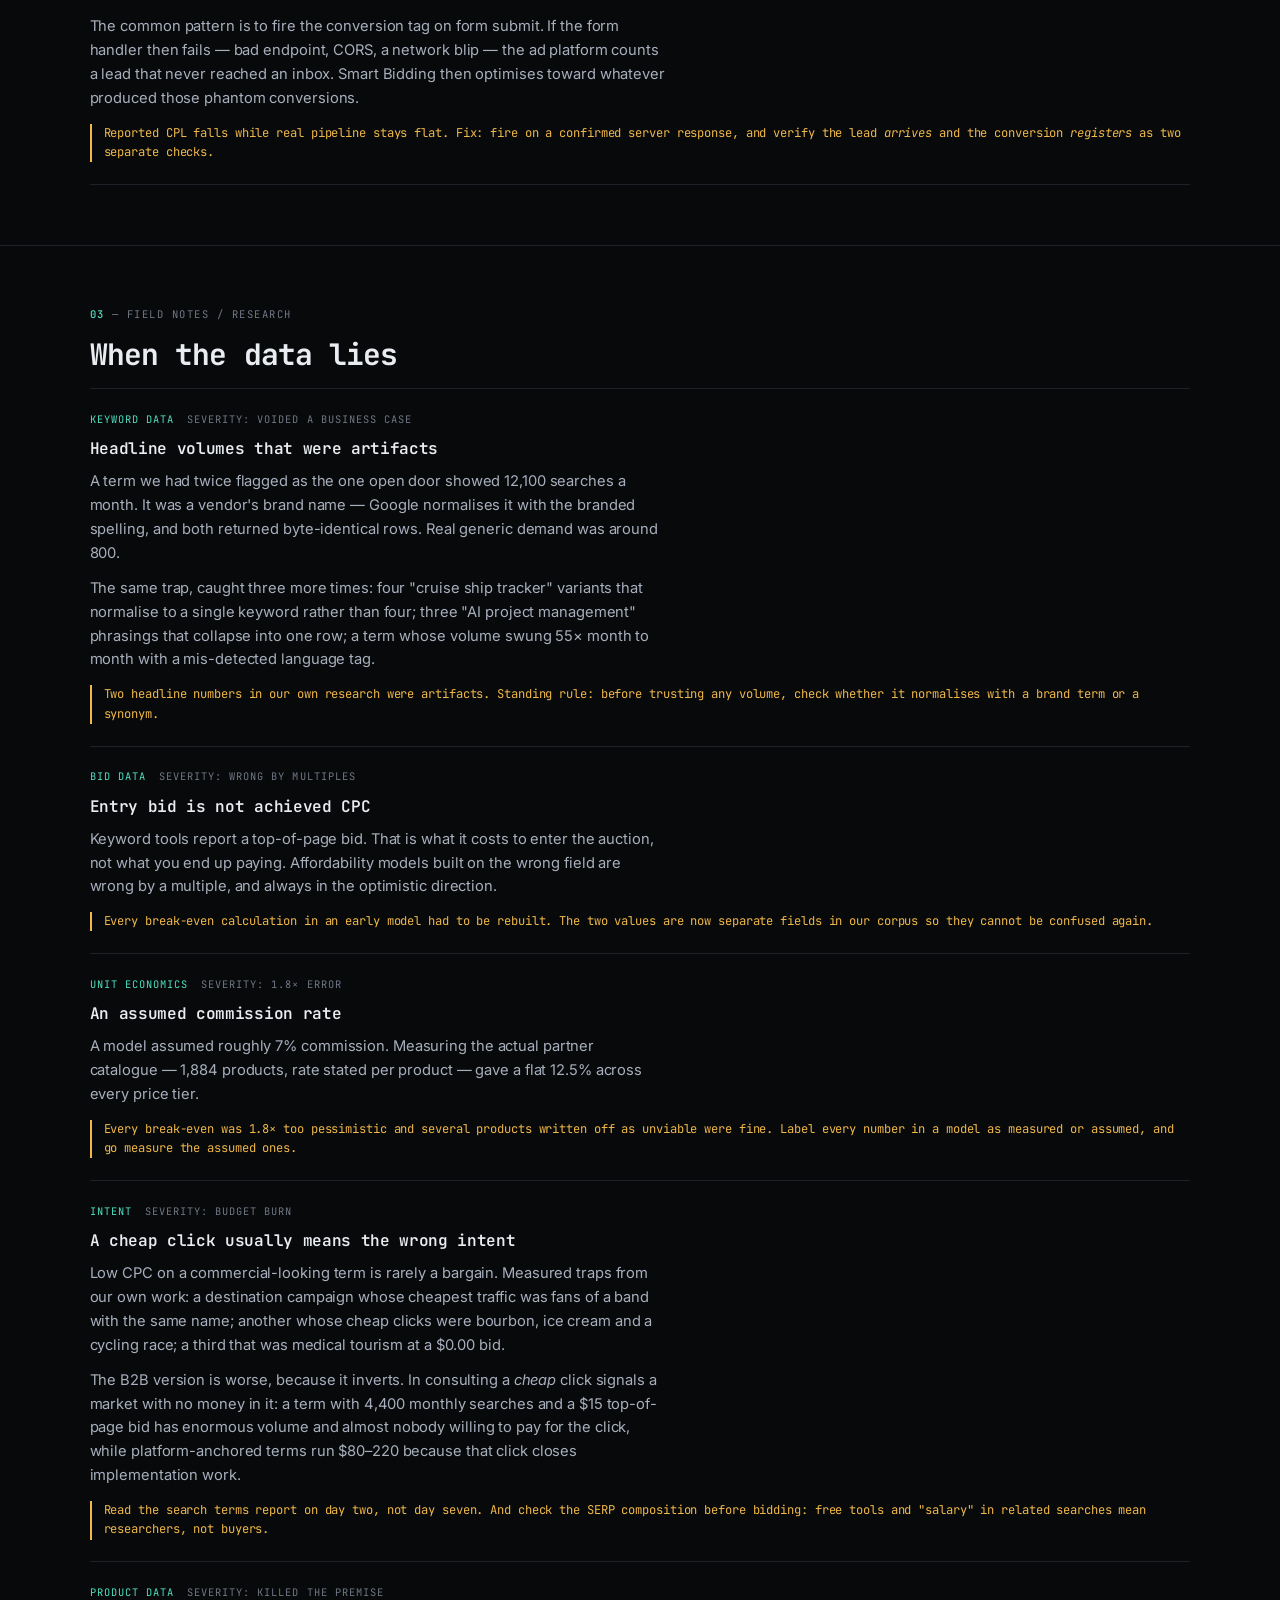
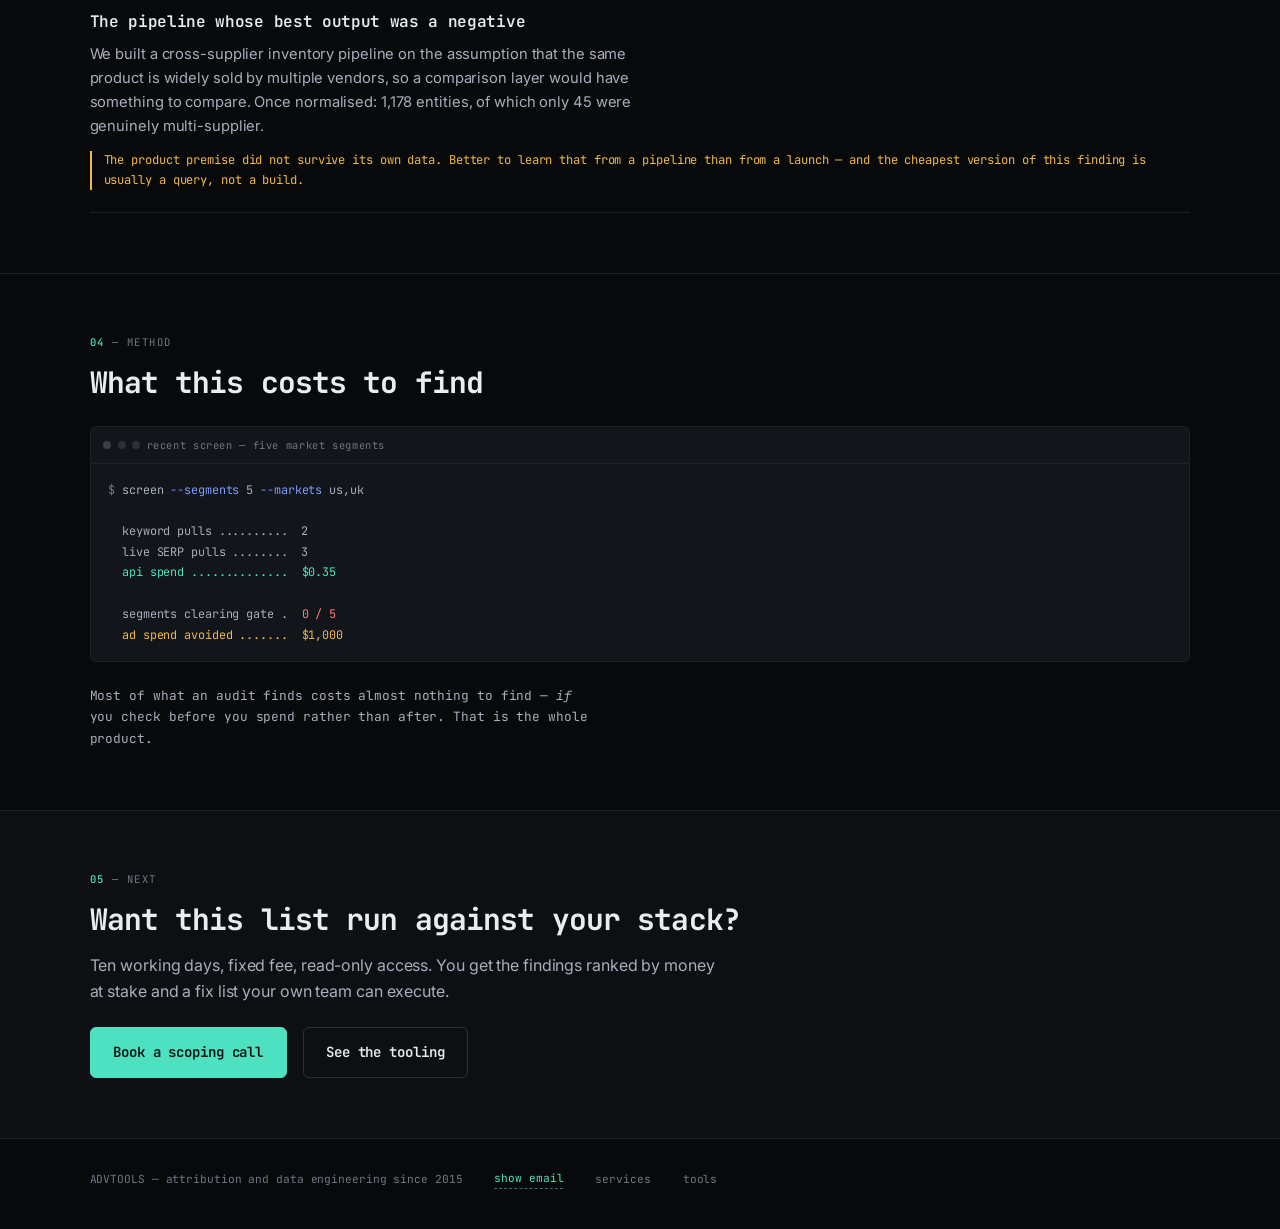
==== commit 7a52af87: "Cases: lead with real engagements, demote field notes The page was seven small measurement findings " ====
--- a/cases.html
+++ b/cases.html
@@ -3,7 +3,7 @@
 <head>
 <meta charset="utf-8">
 <meta name="viewport" content="width=device-width,initial-scale=1">
-<title>ADVTOOLS — Findings</title>
+<title>ADVTOOLS — Work &amp; findings</title>
 <meta name="description" content="Measurement and attribution failures found in production, with the mechanism and the money implication. From our own operations and research.">
 <link rel="canonical" href="https://new.advtools.net/cases.html">
 <meta property="og:type" content="website">
@@ -29,20 +29,90 @@
   <div class="navlinks">
     <a href="index.html">services</a>
     <a href="tools.html">tools</a>
-    <a href="cases.html" aria-current="page">findings</a>
+    <a href="cases.html" aria-current="page">work</a>
     <a href="index.html#start">contact</a>
   </div>
 </div></nav>
 
 <div class="hero"><div class="wrap">
-  <p class="tag">Field notes</p>
-  <h1>Things that were <em>quietly wrong</em> in production.</h1>
-  <p class="sub">These come from our own operations and research, not from anonymised client work. We made most of these mistakes with our own money, which is a different kind of qualification — and it is the list an audit is looking for in your stack.</p>
+  <p class="tag">Work</p>
+  <h1>Built at scale. <em>Audited</em> under deadline.</h1>
+  <p class="sub">Twenty years of it: the internal automation behind an OTA that grew fifteenfold, ad tech serving thousands of hotels, an engineering function built from nothing, and security and due-diligence audits delivered in a week. Below that, the field notes — the specific things we find when we go looking.</p>
 </div></div>
 
 <section><div class="wrap">
-  <p class="slabel"><b>01</b> — measurement</p>
+  <p class="slabel"><b>01</b> — engagements</p>
+  <h2>What we have built and audited</h2>
+  <p class="lead">Selected work. Client names withheld; the scale and the mechanism are what matter here.</p>
+
+  <div class="eng">
+    <div><div class="metric">50 → 750</div><div class="sector">OTA / Travel</div></div>
+    <div>
+      <h3>Internal automation that made 15× growth operable</h3>
+      <p>An online travel agency grew from fifty people to seven hundred and fifty. We built the internal automation underneath it — the systems that absorbed work which would otherwise have been absorbed by headcount. Operations scaled on tooling rather than on hiring.</p>
+      <div class="outcome">→ the company went on to lead its market</div>
+    </div>
+  </div>
+
+  <div class="eng">
+    <div><div class="metric">1,000s</div><div class="sector">AdTech / Hospitality</div></div>
+    <div>
+      <h3>Ad tech serving thousands of hotels</h3>
+      <p>A platform running paid acquisition across thousands of hotel properties. We built the bidding, campaign and reporting automation behind it — the layer that decides where spend goes and proves what it returned.</p>
+      <div class="outcome">→ six figures saved in advertising cost</div>
+    </div>
+  </div>
+
+  <div class="eng">
+    <div><div class="metric">0 → 1</div><div class="sector">EdTech</div></div>
+    <div>
+      <h3>An engineering function built from nothing</h3>
+      <p>An online university with no technical organisation. We stood up IT, DevOps and software development from ground zero — hiring, architecture, delivery process and the infrastructure underneath all of it.</p>
+      <div class="outcome">→ from no engineering capability to a running function</div>
+    </div>
+  </div>
+
+  <div class="eng">
+    <div><div class="metric">1 week</div><div class="sector">Security</div></div>
+    <div>
+      <h3>Secure SDLC and cybersecurity audit</h3>
+      <p>A full secure-development-lifecycle and cybersecurity review delivered inside a single week. Scoped to a deadline rather than to a retainer, with findings ranked by exposure and a remediation path the client's own team could execute.</p>
+      <div class="outcome">→ delivered in 5 working days</div>
+    </div>
+  </div>
+
+  <div class="eng">
+    <div><div class="metric">DD</div><div class="sector">Investors</div></div>
+    <div>
+      <h3>Technical due diligence on startups</h3>
+      <p>Pre-transaction technical review for investors: architecture, scalability, technical debt expressed as remediation cost, security posture, IP ownership, and key-person risk — the single-developer dependency that reprices more deals than anything else on the list.</p>
+      <div class="outcome">→ findings written so they survive a negotiation</div>
+    </div>
+  </div>
+
+  <div class="eng">
+    <div><div class="metric">TTM</div><div class="sector">AI systems</div></div>
+    <div>
+      <h3>AI guardrails and architecture for shipping speed</h3>
+      <p>Quality guardrails around an AI system, with the architecture to match — evaluation gates, failure-mode handling and the structure that lets a team ship quickly without shipping something wrong. Speed and safety are usually traded against each other because the architecture forces the trade; it does not have to.</p>
+      <div class="outcome">→ faster time to market, without lowering the quality bar</div>
+    </div>
+  </div>
+
+  <div class="eng">
+    <div><div class="metric">Audit</div><div class="sector">Internal</div></div>
+    <div>
+      <h3>Internal audit</h3>
+      <p>Independent review of an organisation's own systems, process and delivery — commissioned from inside rather than by a buyer, and reported to the people who can act on it.</p>
+      <div class="outcome">→ findings ranked by cost and executable in-house</div>
+    </div>
+  </div>
+</div></section>
+
+<section><div class="wrap">
+  <p class="slabel"><b>02</b> — field notes / measurement</p>
   <h2>When the numbers lie</h2>
+  <p class="lead">These come from our own operations and research rather than anonymised client work. We made most of them with our own money, which is a different kind of qualification — and it is the list an audit is looking for in your stack.</p>
 
   <div class="finding">
     <div class="meta"><span class="tagx">ATTRIBUTION</span><span>severity: channel-killing</span></div>
@@ -68,7 +138,7 @@
 </div></section>
 
 <section><div class="wrap">
-  <p class="slabel"><b>02</b> — research</p>
+  <p class="slabel"><b>03</b> — field notes / research</p>
   <h2>When the data lies</h2>
 
   <div class="finding">
@@ -110,7 +180,7 @@
 </div></section>
 
 <section><div class="wrap">
-  <p class="slabel"><b>03</b> — method</p>
+  <p class="slabel"><b>04</b> — method</p>
   <h2>What this costs to find</h2>
   <div class="term">
     <div class="term-head"><i></i><i></i><i></i><span>recent screen — five market segments</span></div>
@@ -130,7 +200,7 @@
 </div></section>
 
 <section class="formzone"><div class="wrap">
-  <p class="slabel"><b>04</b> — next</p>
+  <p class="slabel"><b>05</b> — next</p>
   <h2>Want this list run against your stack?</h2>
   <p class="lead">Ten working days, fixed fee, read-only access. You get the findings ranked by money at stake and a fix list your own team can execute.</p>
   <div class="cta-row" style="margin-top:1.4rem">
--- a/assets/styles.css
+++ b/assets/styles.css
@@ -236,3 +236,30 @@
 }
 .contactbtn:hover{border-bottom-style:solid}
 .contact-nojs{color:var(--muted)}
+
+/* ── engagements ──────────────────────────────────────────────────────────── */
+.eng{border-top:1px solid var(--line);padding:1.5rem 0}
+.eng:last-of-type{border-bottom:1px solid var(--line)}
+.eng .metric{
+  font-family:var(--mono);font-weight:700;font-size:1.5rem;letter-spacing:-.04em;
+  color:var(--accent);line-height:1;margin-bottom:.15rem;font-variant-numeric:tabular-nums;
+}
+.eng .sector{
+  font-family:var(--mono);font-size:.63rem;letter-spacing:.14em;text-transform:uppercase;
+  color:var(--muted);margin-bottom:.8rem;
+}
+.eng h3{font-size:1.02rem;margin-bottom:.5rem}
+.eng p{font-size:.93rem;color:var(--ink-2);margin:0 0 .7rem;max-width:62ch}
+.eng .outcome{
+  font-family:var(--mono);font-size:.76rem;color:var(--accent);
+  border-left:2px solid var(--accent-dim);padding-left:.75rem;line-height:1.6;margin-top:.85rem;
+}
+.eng .gap{
+  font-family:var(--mono);font-size:.72rem;color:var(--warn);
+  border-left:2px solid var(--warn);padding-left:.75rem;line-height:1.6;margin-top:.7rem;opacity:.85;
+}
+@media (min-width:640px){
+  .eng{display:grid;grid-template-columns:9.5rem 1fr;gap:1.6rem;padding:1.8rem 0}
+  .eng .metric{font-size:1.75rem}
+  .eng .sector{margin-bottom:0}
+}
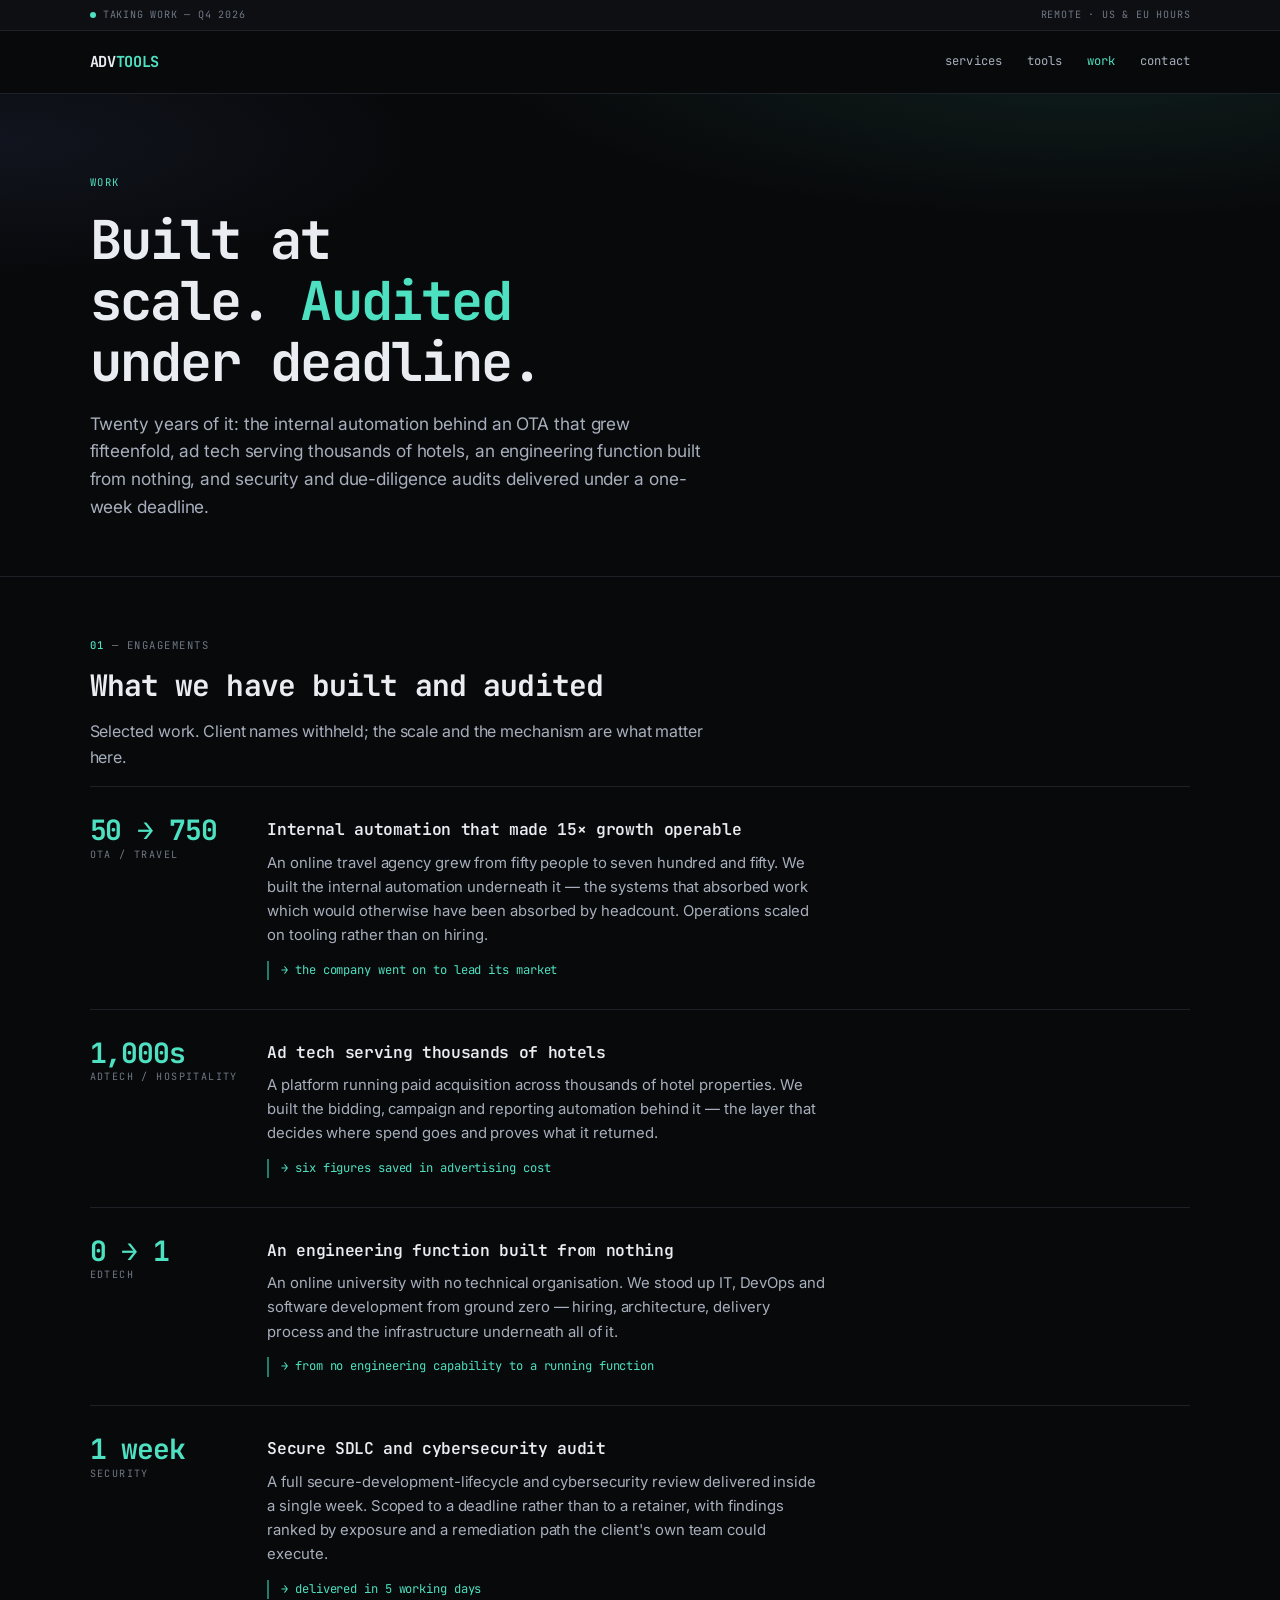
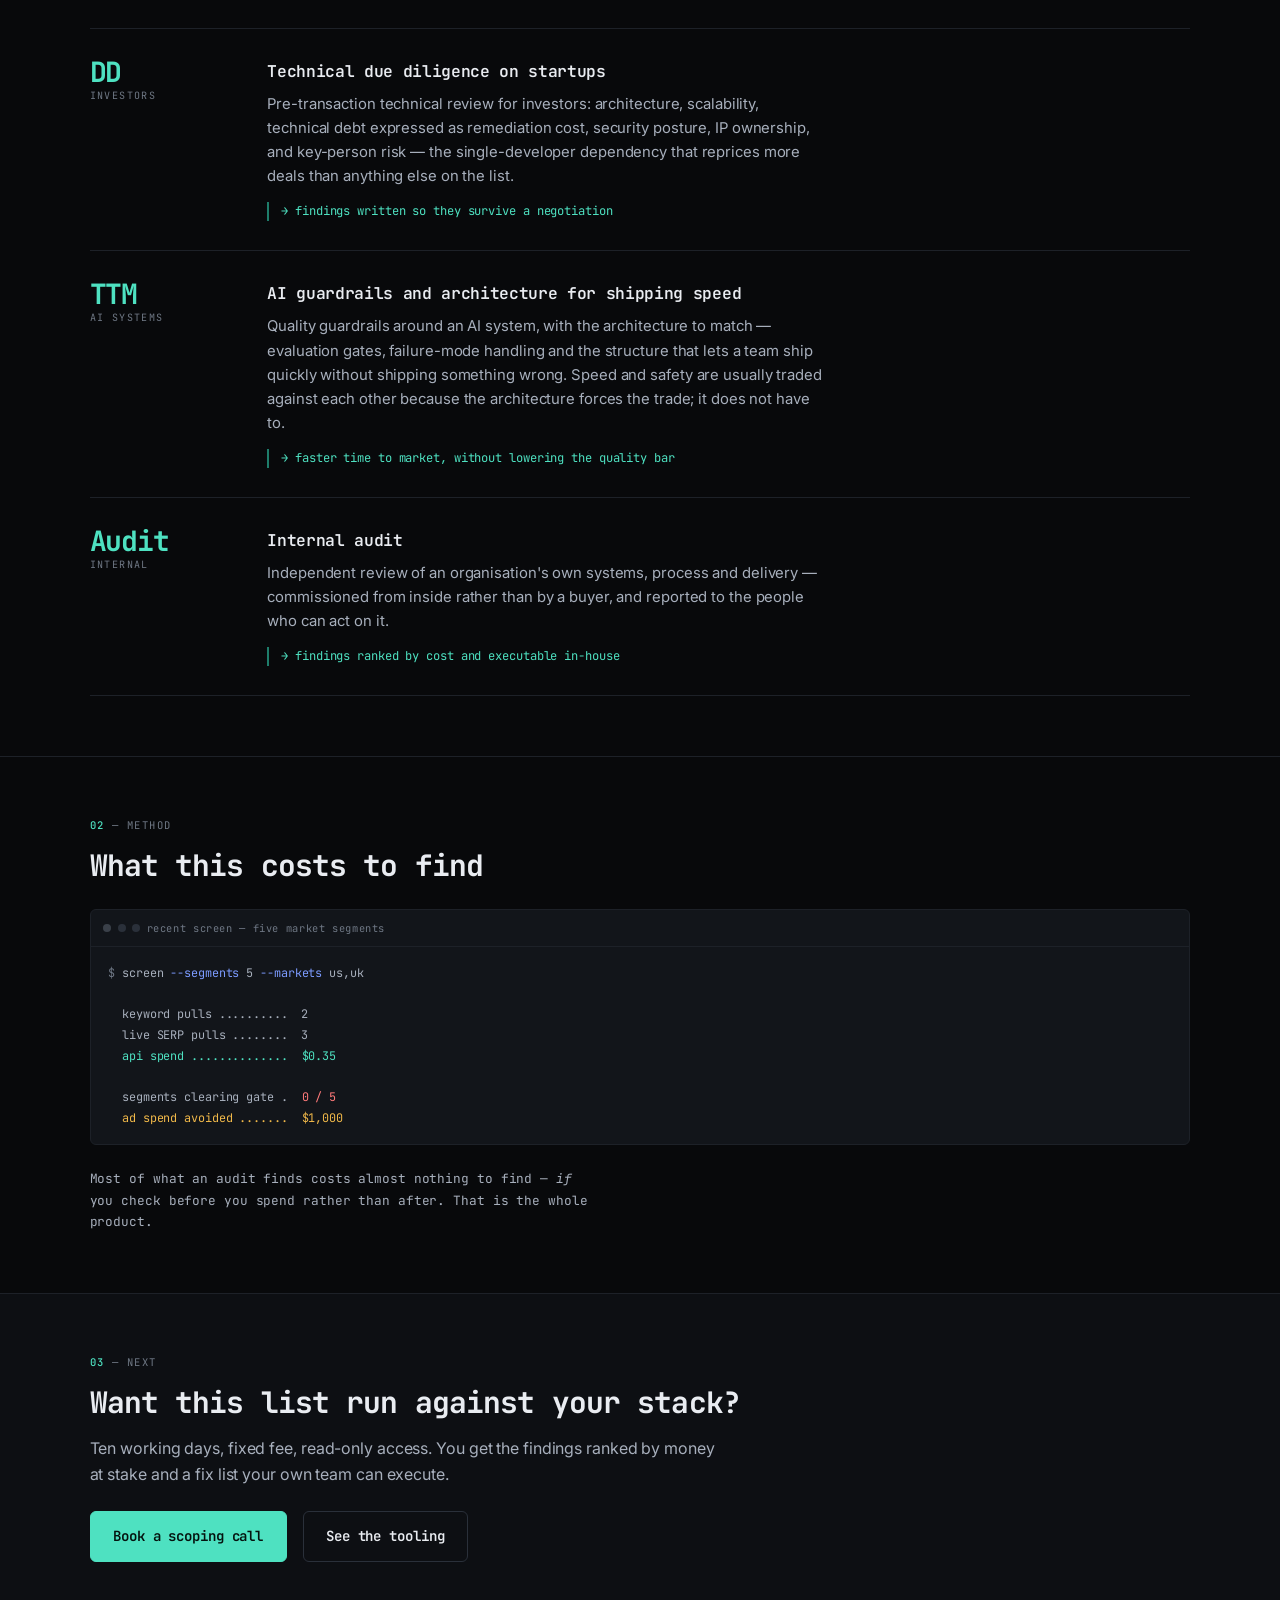
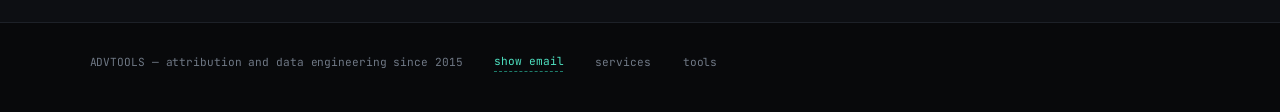
==== commit 8ddca3bf: "Reposition main page; drop field notes from the work page MAIN PAGE rebuilt around business problems" ====
--- a/cases.html
+++ b/cases.html
@@ -37,7 +37,7 @@
 <div class="hero"><div class="wrap">
   <p class="tag">Work</p>
   <h1>Built at scale. <em>Audited</em> under deadline.</h1>
-  <p class="sub">Twenty years of it: the internal automation behind an OTA that grew fifteenfold, ad tech serving thousands of hotels, an engineering function built from nothing, and security and due-diligence audits delivered in a week. Below that, the field notes — the specific things we find when we go looking.</p>
+  <p class="sub">Twenty years of it: the internal automation behind an OTA that grew fifteenfold, ad tech serving thousands of hotels, an engineering function built from nothing, and security and due-diligence audits delivered under a one-week deadline.</p>
 </div></div>
 
 <section><div class="wrap">
@@ -110,77 +110,7 @@
 </div></section>
 
 <section><div class="wrap">
-  <p class="slabel"><b>02</b> — field notes / measurement</p>
-  <h2>When the numbers lie</h2>
-  <p class="lead">These come from our own operations and research rather than anonymised client work. We made most of them with our own money, which is a different kind of qualification — and it is the list an audit is looking for in your stack.</p>
-
-  <div class="finding">
-    <div class="meta"><span class="tagx">ATTRIBUTION</span><span>severity: channel-killing</span></div>
-    <h3>A tracked click is not a delivered click</h3>
-    <p>Our click event fired <em>before</em> the outbound navigation, and the outbound used <code>window.open()</code>. Pop-up blockers silently killed the navigation. In our analytics every click looked healthy. On the partner's side there was nothing at all.</p>
-    <p>The discrepancy only surfaced because we compared two systems that should have agreed and didn't: 13 pageviews reported by the partner, all from our own office, against real clicks from two different cities in our own data.</p>
-    <div class="impact">An entire acquisition channel appeared to be working and was delivering zero. Fix: outbound links must be real anchors; fire the event on navigation, not before it.</div>
-  </div>
-
-  <div class="finding">
-    <div class="meta"><span class="tagx">REPORTING</span><span>severity: false diagnosis</span></div>
-    <h3>The date range that excludes today</h3>
-    <p>A same-day campaign showed zero delivery. The campaign was fine. The query used <code>LAST_7_DAYS</code>, which in the Google Ads API excludes the current day — so a campaign launched that morning was being measured over a window it did not exist in.</p>
-    <div class="impact">A working campaign was nearly paused on a reporting artifact. Any same-day check must use <code>TODAY</code>.</div>
-  </div>
-
-  <div class="finding">
-    <div class="meta"><span class="tagx">TRACKING</span><span>severity: silent inflation</span></div>
-    <h3>Conversions that fire before the lead arrives</h3>
-    <p>The common pattern is to fire the conversion tag on form submit. If the form handler then fails — bad endpoint, CORS, a network blip — the ad platform counts a lead that never reached an inbox. Smart Bidding then optimises toward whatever produced those phantom conversions.</p>
-    <div class="impact">Reported CPL falls while real pipeline stays flat. Fix: fire on a confirmed server response, and verify the lead <em>arrives</em> and the conversion <em>registers</em> as two separate checks.</div>
-  </div>
-</div></section>
-
-<section><div class="wrap">
-  <p class="slabel"><b>03</b> — field notes / research</p>
-  <h2>When the data lies</h2>
-
-  <div class="finding">
-    <div class="meta"><span class="tagx">KEYWORD DATA</span><span>severity: voided a business case</span></div>
-    <h3>Headline volumes that were artifacts</h3>
-    <p>A term we had twice flagged as the one open door showed 12,100 searches a month. It was a vendor's brand name — Google normalises it with the branded spelling, and both returned byte-identical rows. Real generic demand was around 800.</p>
-    <p>The same trap, caught three more times: four "cruise ship tracker" variants that normalise to a single keyword rather than four; three "AI project management" phrasings that collapse into one row; a term whose volume swung 55× month to month with a mis-detected language tag.</p>
-    <div class="impact">Two headline numbers in our own research were artifacts. Standing rule: before trusting any volume, check whether it normalises with a brand term or a synonym.</div>
-  </div>
-
-  <div class="finding">
-    <div class="meta"><span class="tagx">BID DATA</span><span>severity: wrong by multiples</span></div>
-    <h3>Entry bid is not achieved CPC</h3>
-    <p>Keyword tools report a top-of-page bid. That is what it costs to enter the auction, not what you end up paying. Affordability models built on the wrong field are wrong by a multiple, and always in the optimistic direction.</p>
-    <div class="impact">Every break-even calculation in an early model had to be rebuilt. The two values are now separate fields in our corpus so they cannot be confused again.</div>
-  </div>
-
-  <div class="finding">
-    <div class="meta"><span class="tagx">UNIT ECONOMICS</span><span>severity: 1.8× error</span></div>
-    <h3>An assumed commission rate</h3>
-    <p>A model assumed roughly 7% commission. Measuring the actual partner catalogue — 1,884 products, rate stated per product — gave a flat 12.5% across every price tier.</p>
-    <div class="impact">Every break-even was 1.8× too pessimistic and several products written off as unviable were fine. Label every number in a model as measured or assumed, and go measure the assumed ones.</div>
-  </div>
-
-  <div class="finding">
-    <div class="meta"><span class="tagx">INTENT</span><span>severity: budget burn</span></div>
-    <h3>A cheap click usually means the wrong intent</h3>
-    <p>Low CPC on a commercial-looking term is rarely a bargain. Measured traps from our own work: a destination campaign whose cheapest traffic was fans of a band with the same name; another whose cheap clicks were bourbon, ice cream and a cycling race; a third that was medical tourism at a $0.00 bid.</p>
-    <p>The B2B version is worse, because it inverts. In consulting a <em>cheap</em> click signals a market with no money in it: a term with 4,400 monthly searches and a $15 top-of-page bid has enormous volume and almost nobody willing to pay for the click, while platform-anchored terms run $80–220 because that click closes implementation work.</p>
-    <div class="impact">Read the search terms report on day two, not day seven. And check the SERP composition before bidding: free tools and "salary" in related searches mean researchers, not buyers.</div>
-  </div>
-
-  <div class="finding">
-    <div class="meta"><span class="tagx">PRODUCT DATA</span><span>severity: killed the premise</span></div>
-    <h3>The pipeline whose best output was a negative</h3>
-    <p>We built a cross-supplier inventory pipeline on the assumption that the same product is widely sold by multiple vendors, so a comparison layer would have something to compare. Once normalised: 1,178 entities, of which only 45 were genuinely multi-supplier.</p>
-    <div class="impact">The product premise did not survive its own data. Better to learn that from a pipeline than from a launch — and the cheapest version of this finding is usually a query, not a build.</div>
-  </div>
-</div></section>
-
-<section><div class="wrap">
-  <p class="slabel"><b>04</b> — method</p>
+  <p class="slabel"><b>02</b> — method</p>
   <h2>What this costs to find</h2>
   <div class="term">
     <div class="term-head"><i></i><i></i><i></i><span>recent screen — five market segments</span></div>
@@ -200,7 +130,7 @@
 </div></section>
 
 <section class="formzone"><div class="wrap">
-  <p class="slabel"><b>05</b> — next</p>
+  <p class="slabel"><b>03</b> — next</p>
   <h2>Want this list run against your stack?</h2>
   <p class="lead">Ten working days, fixed fee, read-only access. You get the findings ranked by money at stake and a fix list your own team can execute.</p>
   <div class="cta-row" style="margin-top:1.4rem">
--- a/assets/styles.css
+++ b/assets/styles.css
@@ -263,3 +263,36 @@
   .eng .metric{font-size:1.75rem}
   .eng .sector{margin-bottom:0}
 }
+
+/* ── method steps ─────────────────────────────────────────────────────────── */
+.method{display:grid;gap:1.1rem;margin-top:1.5rem}
+.mstep{border-left:2px solid var(--accent-dim);padding-left:1.1rem}
+.mstep .n{font-family:var(--mono);font-size:.63rem;letter-spacing:.16em;text-transform:uppercase;color:var(--accent);margin-bottom:.45rem}
+.mstep h3{font-size:1.08rem;margin-bottom:.4rem}
+.mstep p{font-size:.92rem;color:var(--ink-2);margin:0}
+
+/* ── modes ────────────────────────────────────────────────────────────────── */
+.modes{display:grid;gap:.85rem;margin-top:1.5rem}
+.mode{border:1px solid var(--line);border-radius:var(--r);background:var(--surface);padding:1.25rem}
+.mode.urgent{border-color:var(--warn)}
+.mode .k{font-family:var(--mono);font-size:.63rem;letter-spacing:.14em;text-transform:uppercase;color:var(--accent);margin-bottom:.55rem}
+.mode.urgent .k{color:var(--warn)}
+.mode h3{font-size:1rem;margin-bottom:.45rem}
+.mode p{font-size:.91rem;color:var(--ink-2);margin:0}
+
+/* ── about ────────────────────────────────────────────────────────────────── */
+.about{display:grid;gap:0;margin-top:1.4rem;border-top:1px solid var(--line)}
+.arow{padding:1.05rem 0;border-bottom:1px solid var(--line)}
+.arow .k{font-family:var(--mono);font-size:.63rem;letter-spacing:.16em;text-transform:uppercase;color:var(--muted);margin-bottom:.6rem}
+.chips{display:flex;flex-wrap:wrap;gap:.4rem}
+.chips span{
+  font-family:var(--mono);font-size:.76rem;color:var(--ink);
+  border:1px solid var(--line-2);border-radius:999px;padding:.3rem .7rem;
+}
+.chips span.hl{border-color:var(--accent-dim);color:var(--accent)}
+@media (min-width:640px){
+  .method{grid-template-columns:repeat(3,1fr);gap:1.4rem}
+  .modes{grid-template-columns:1fr 1fr}
+  .arow{display:grid;grid-template-columns:8rem 1fr;gap:1.4rem;align-items:baseline}
+  .arow .k{margin-bottom:0}
+}
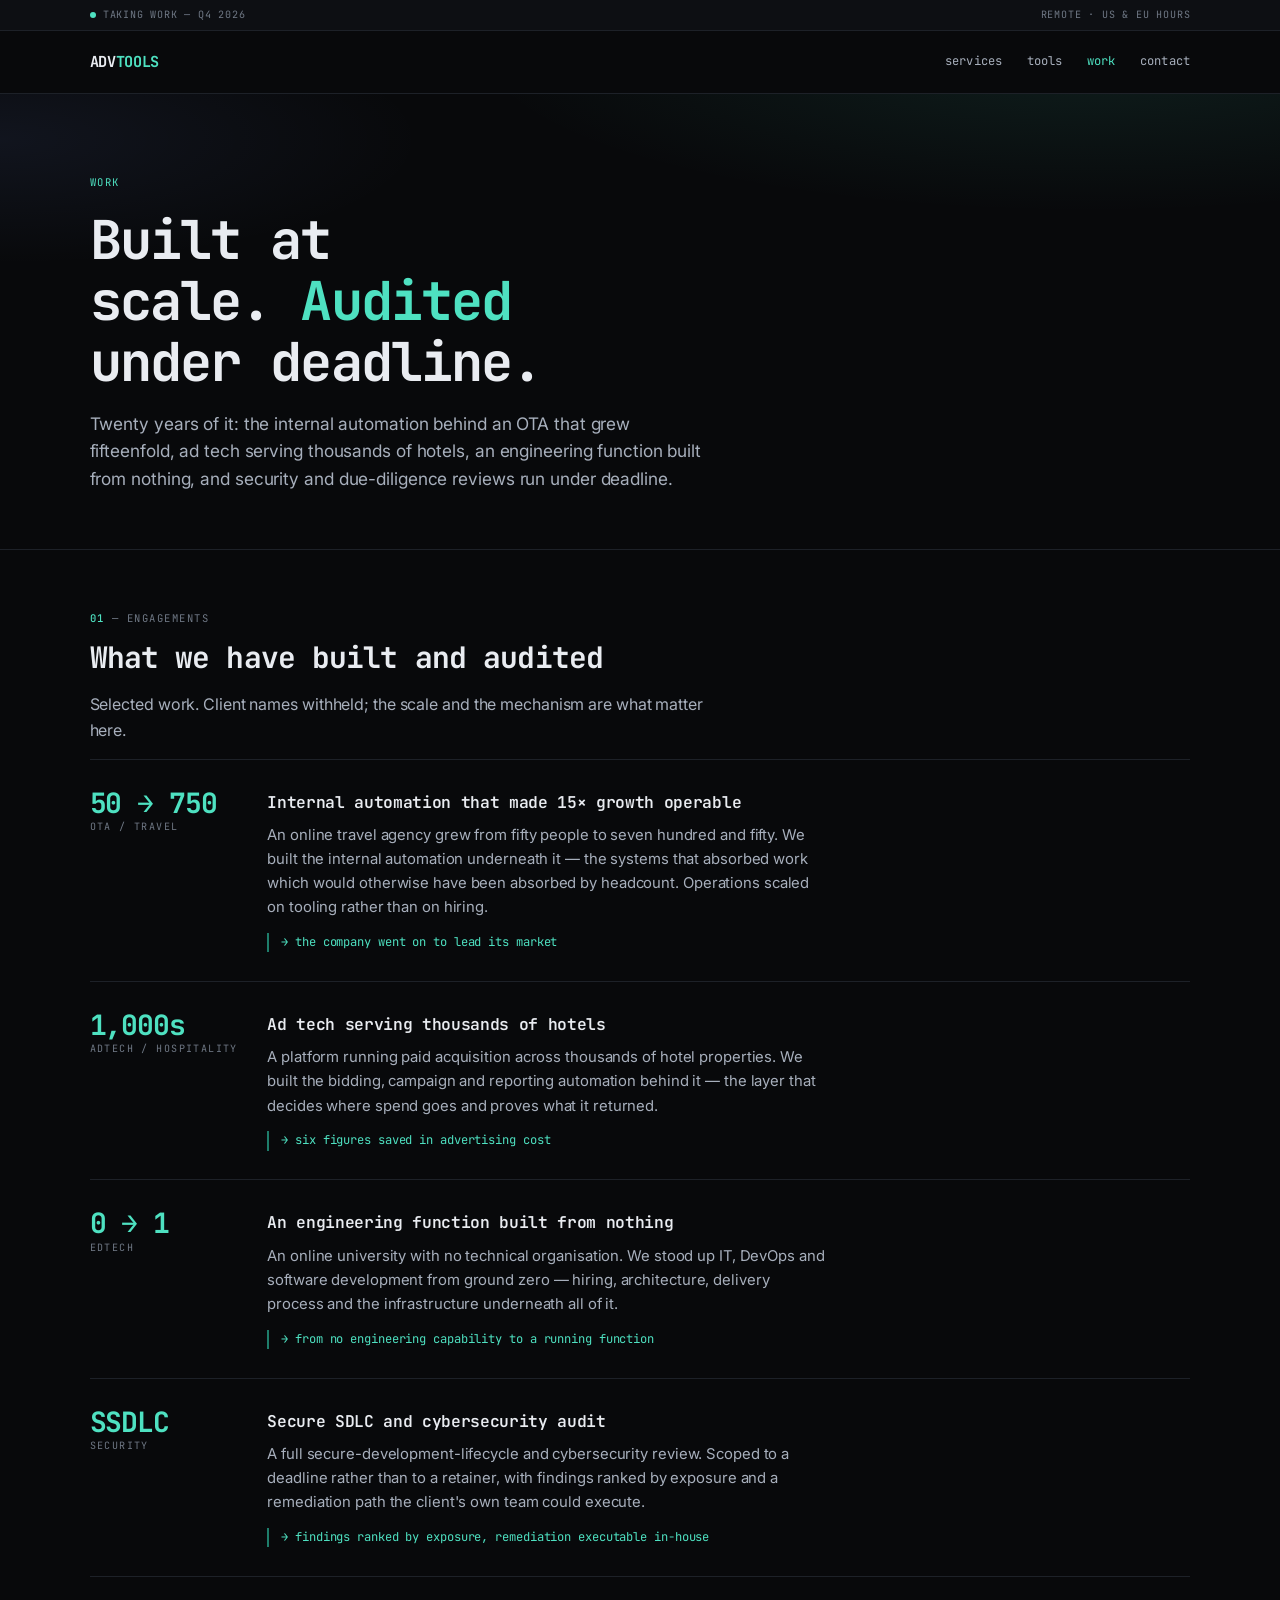
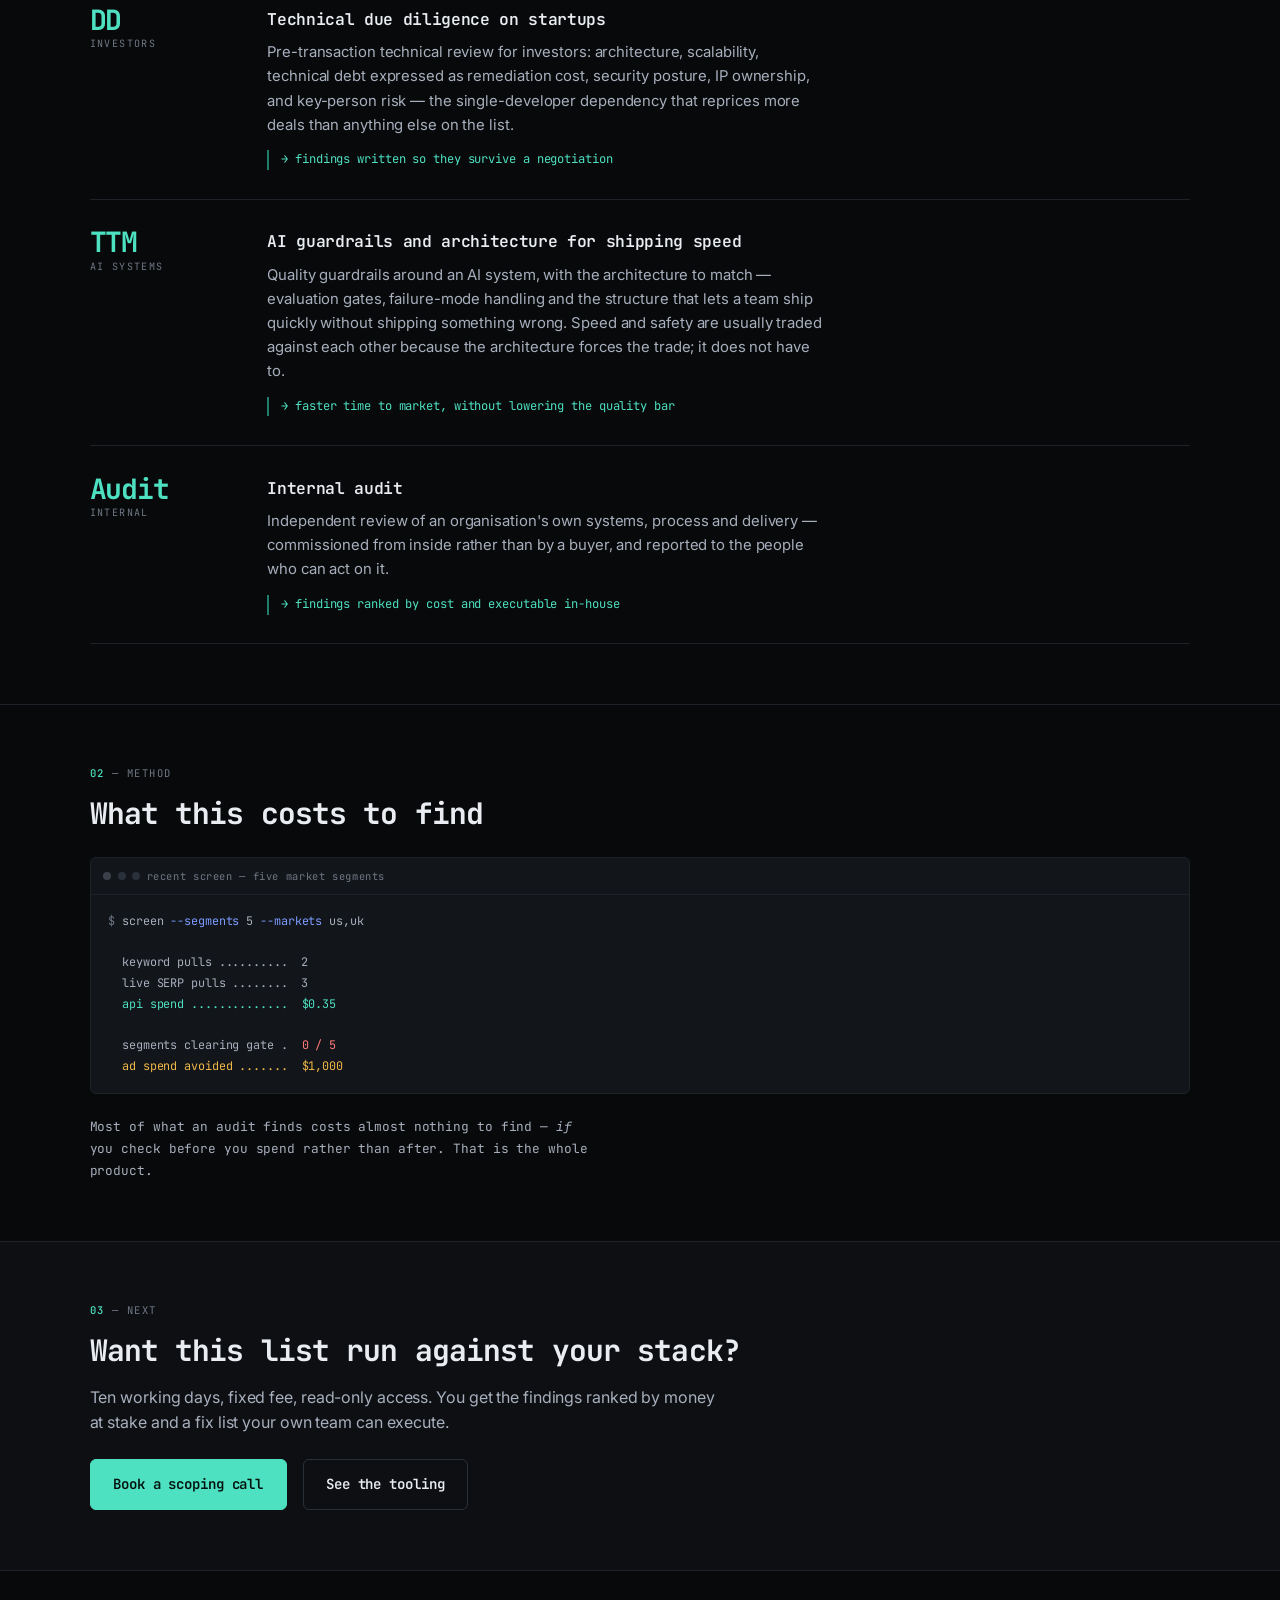
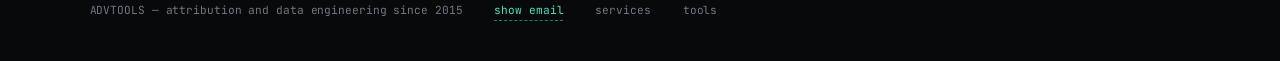
==== commit 51e67554: "Drop due diligence offer and the one-week delivery claim Due diligence removed from the entry points" ====
--- a/cases.html
+++ b/cases.html
@@ -37,7 +37,7 @@
 <div class="hero"><div class="wrap">
   <p class="tag">Work</p>
   <h1>Built at scale. <em>Audited</em> under deadline.</h1>
-  <p class="sub">Twenty years of it: the internal automation behind an OTA that grew fifteenfold, ad tech serving thousands of hotels, an engineering function built from nothing, and security and due-diligence audits delivered under a one-week deadline.</p>
+  <p class="sub">Twenty years of it: the internal automation behind an OTA that grew fifteenfold, ad tech serving thousands of hotels, an engineering function built from nothing, and security and due-diligence reviews run under deadline.</p>
 </div></div>
 
 <section><div class="wrap">
@@ -73,11 +73,11 @@
   </div>
 
   <div class="eng">
-    <div><div class="metric">1 week</div><div class="sector">Security</div></div>
+    <div><div class="metric">SSDLC</div><div class="sector">Security</div></div>
     <div>
       <h3>Secure SDLC and cybersecurity audit</h3>
-      <p>A full secure-development-lifecycle and cybersecurity review delivered inside a single week. Scoped to a deadline rather than to a retainer, with findings ranked by exposure and a remediation path the client's own team could execute.</p>
-      <div class="outcome">→ delivered in 5 working days</div>
+      <p>A full secure-development-lifecycle and cybersecurity review. Scoped to a deadline rather than to a retainer, with findings ranked by exposure and a remediation path the client's own team could execute.</p>
+      <div class="outcome">→ findings ranked by exposure, remediation executable in-house</div>
     </div>
   </div>
 
--- a/assets/styles.css
+++ b/assets/styles.css
@@ -211,7 +211,7 @@
   .cta-row{flex-direction:row;align-items:center;gap:1rem}
   section{padding:3.75rem 0}
   h2{font-size:1.85rem}
-  .grid{grid-template-columns:repeat(3,1fr);gap:1rem}
+  .grid{grid-template-columns:repeat(auto-fit,minmax(17rem,1fr));gap:1rem}
   .card{padding:1.45rem}
   .stats{grid-template-columns:repeat(4,1fr)}
   .stats .s{border-bottom:0;padding:1.1rem 1rem 0 0}
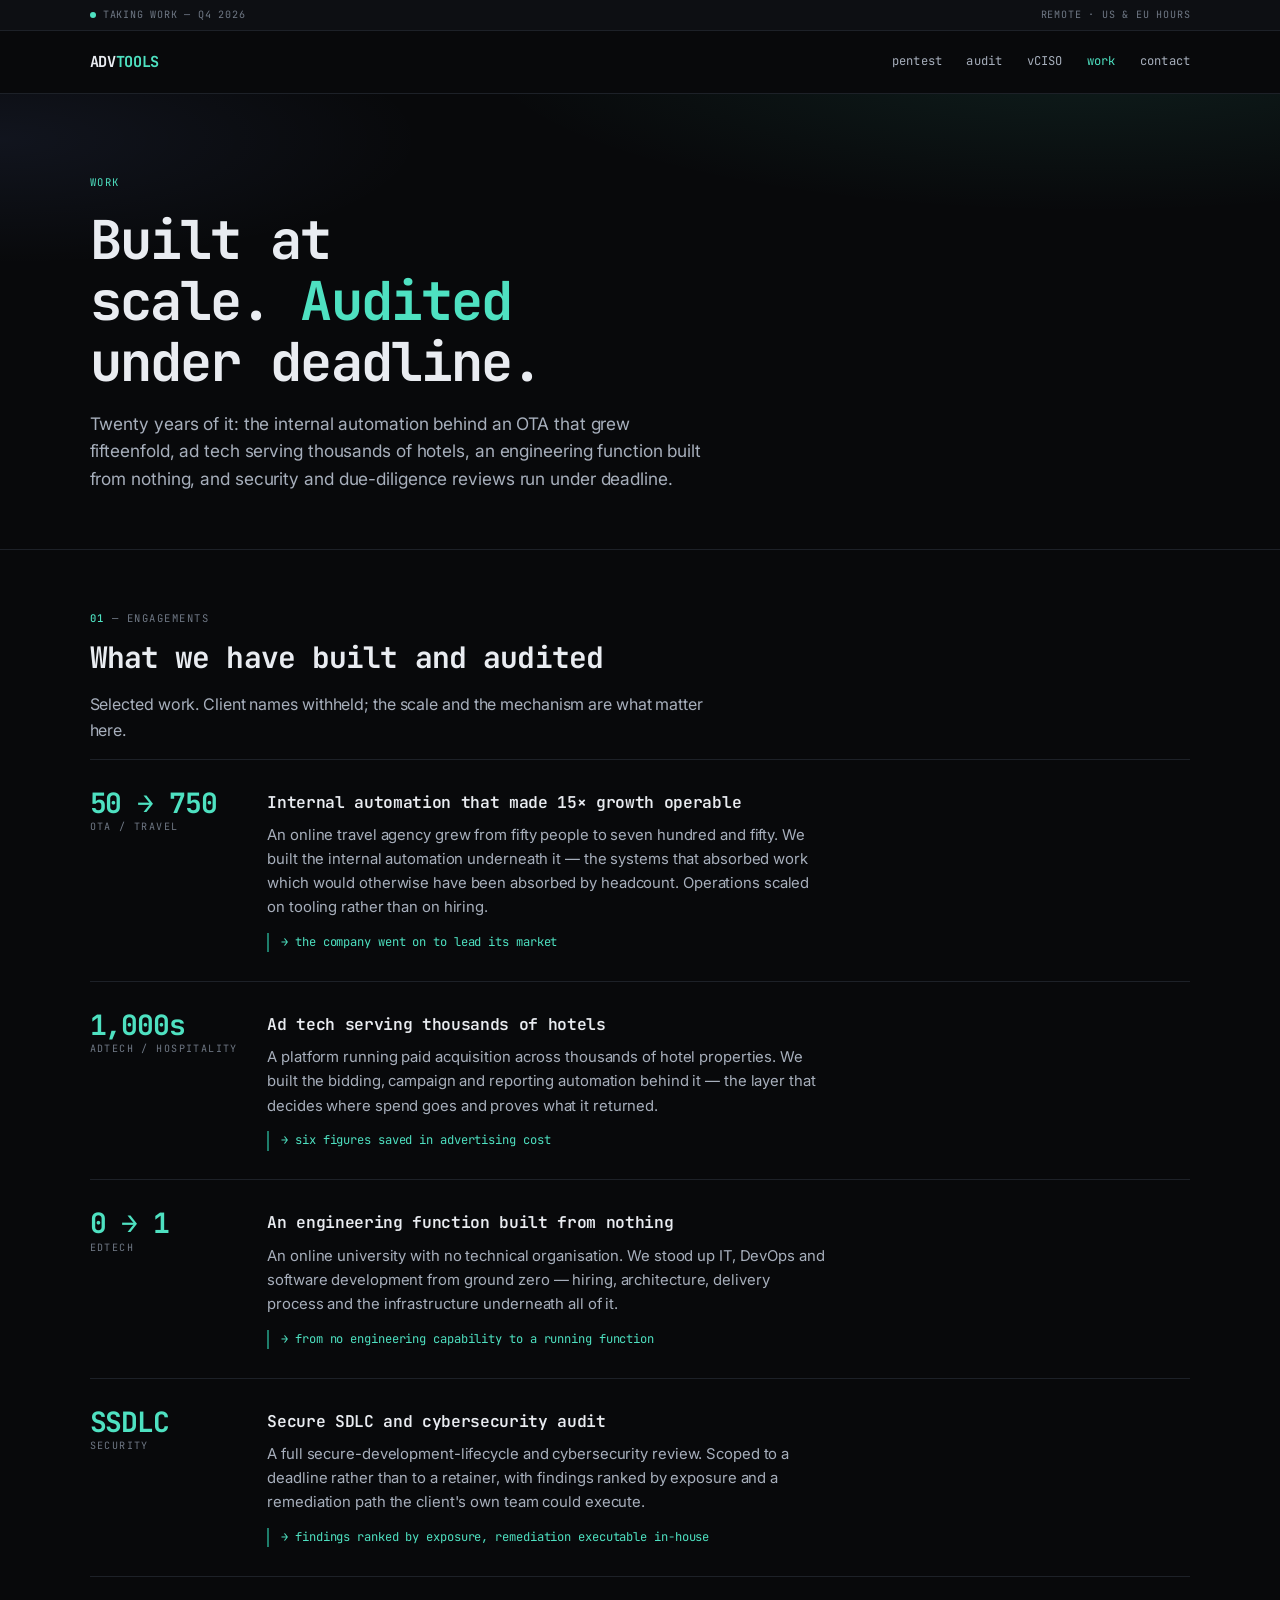
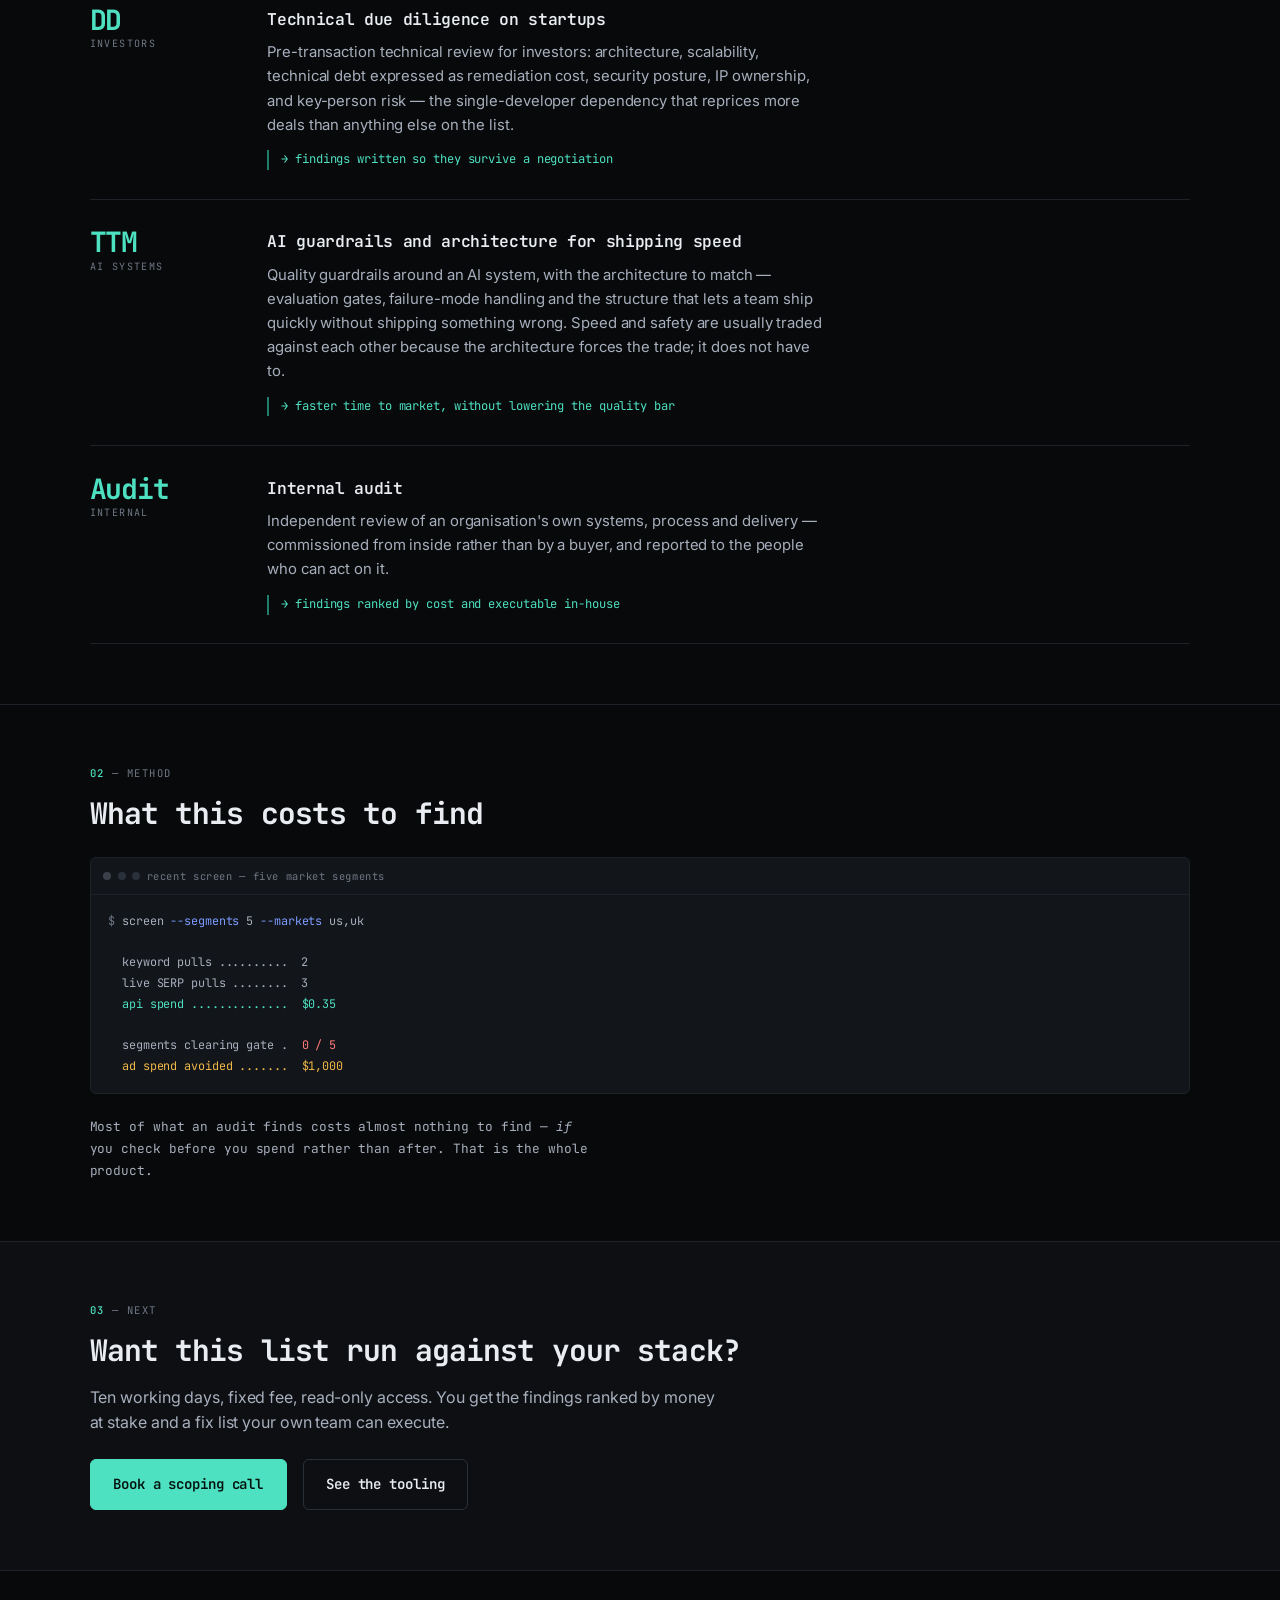
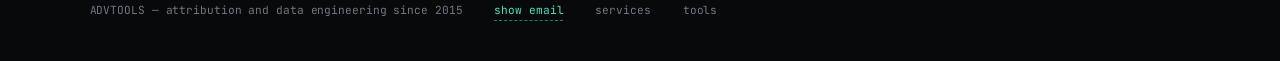
==== commit 42c7839e: "Rebuild around unlicensed security services; add AU-first campaign ladder The owner's objection that" ====
--- a/cases.html
+++ b/cases.html
@@ -27,10 +27,11 @@
 <nav class="nav"><div class="wrap">
   <a class="logo" href="index.html">ADV<b>TOOLS</b></a>
   <div class="navlinks">
-    <a href="index.html">services</a>
-    <a href="tools.html">tools</a>
+    <a href="pentest.html">pentest</a>
+    <a href="security-audit.html">audit</a>
+    <a href="vciso.html">vCISO</a>
     <a href="cases.html" aria-current="page">work</a>
-    <a href="index.html#start">contact</a>
+    <a href="#start">contact</a>
   </div>
 </div></nav>
 
--- a/assets/styles.css
+++ b/assets/styles.css
@@ -296,3 +296,14 @@
   .arow{display:grid;grid-template-columns:8rem 1fr;gap:1.4rem;align-items:baseline}
   .arow .k{margin-bottom:0}
 }
+
+/* ── caveat / scope note ──────────────────────────────────────────────────── */
+.independence{
+  border-left:2px solid var(--warn);background:rgba(240,184,73,.07);
+  padding:1rem 1.15rem;font-size:.91rem;color:var(--ink-2);
+  border-radius:0 var(--r) var(--r) 0;line-height:1.65;max-width:64ch;
+}
+.independence b{color:var(--warn);font-weight:600}
+
+.card .foot a.dur{color:var(--accent);text-decoration:none;border-bottom:1px solid transparent}
+.card .foot a.dur:hover,.card .foot a.dur:focus-visible{border-bottom-color:var(--accent)}
